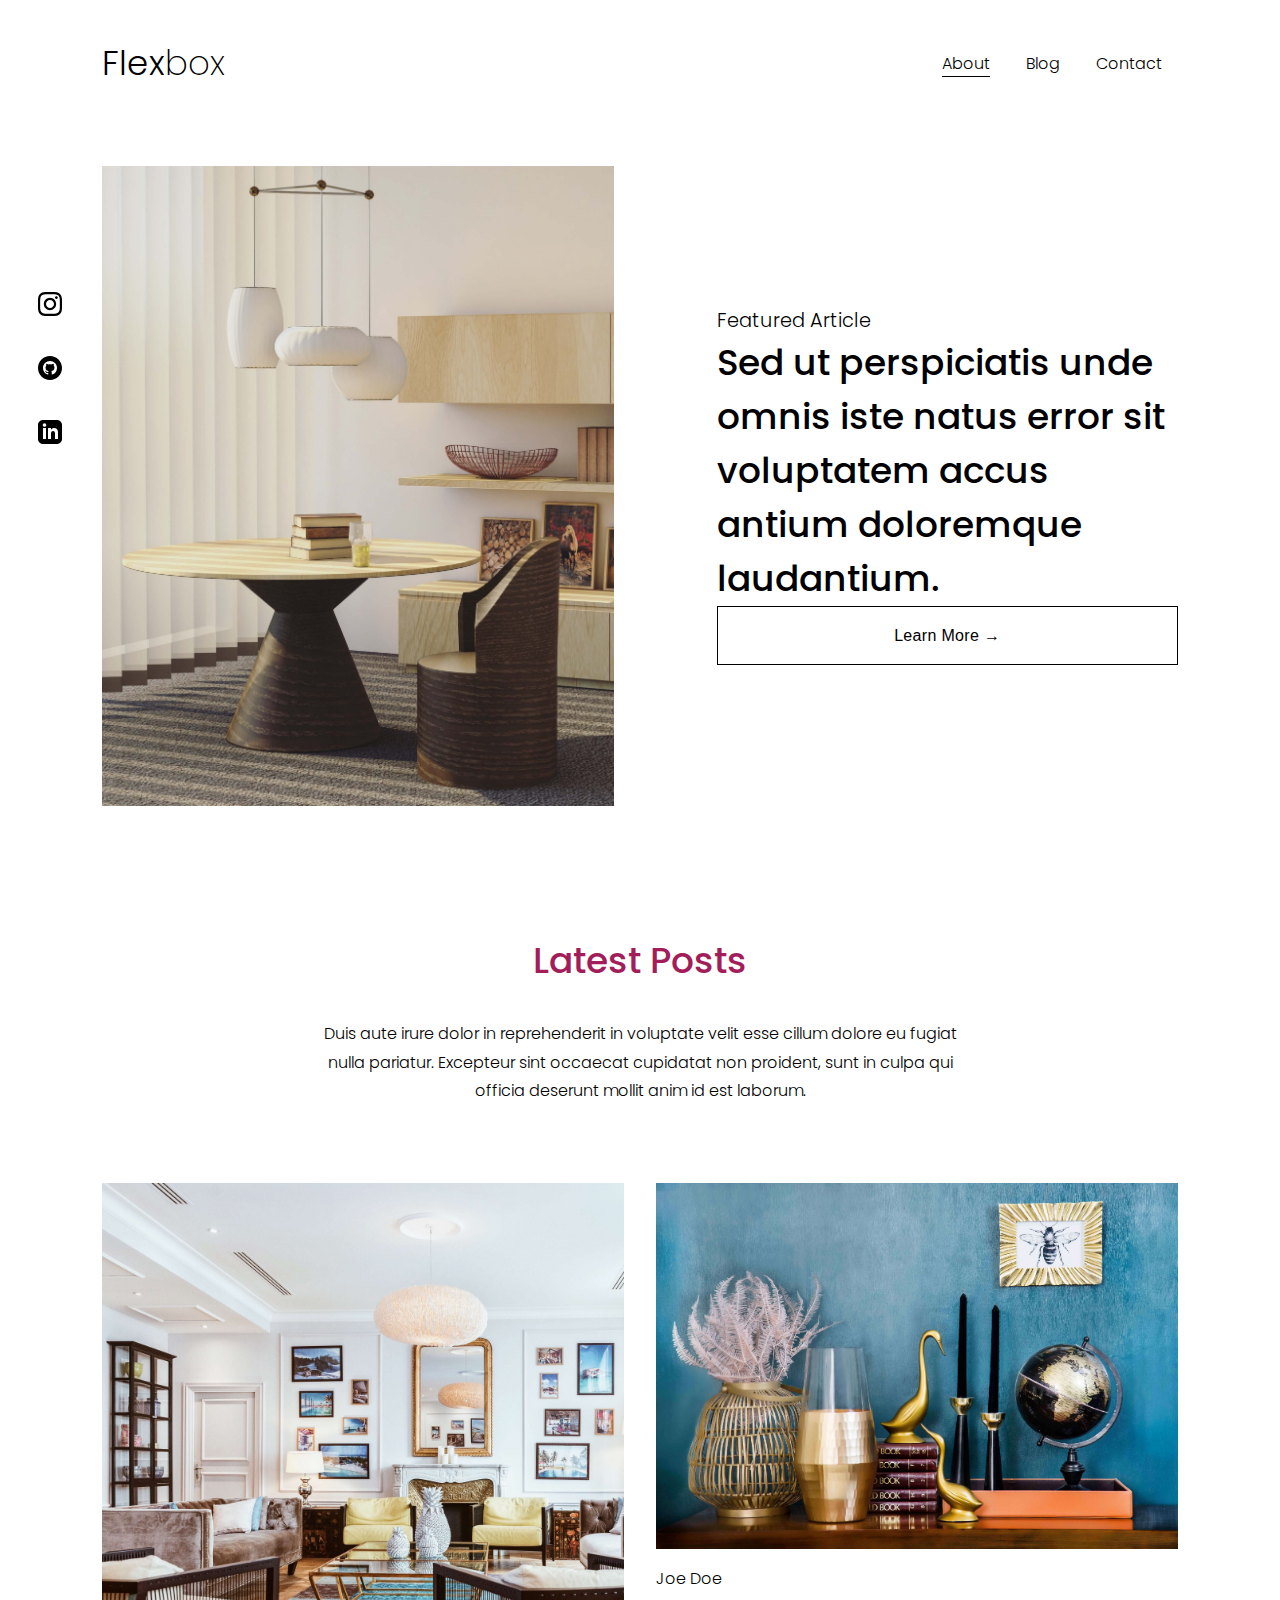
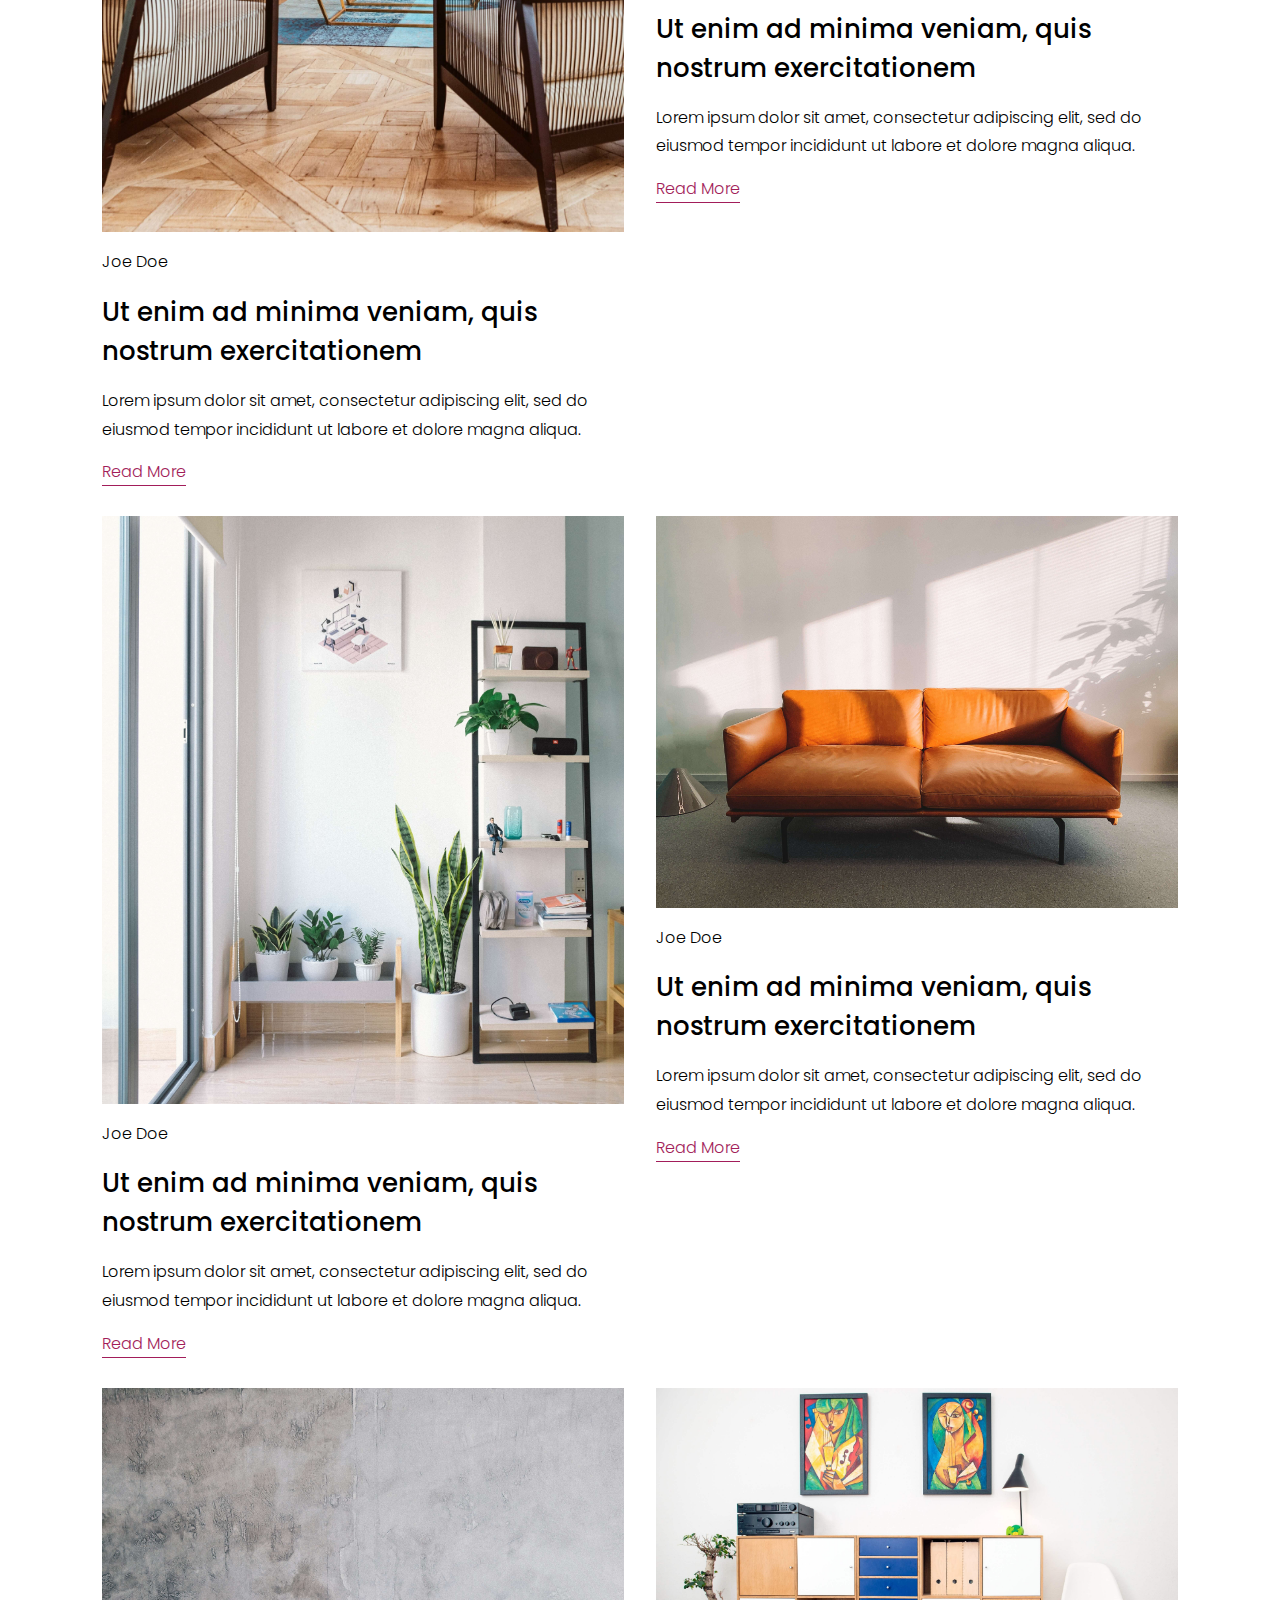
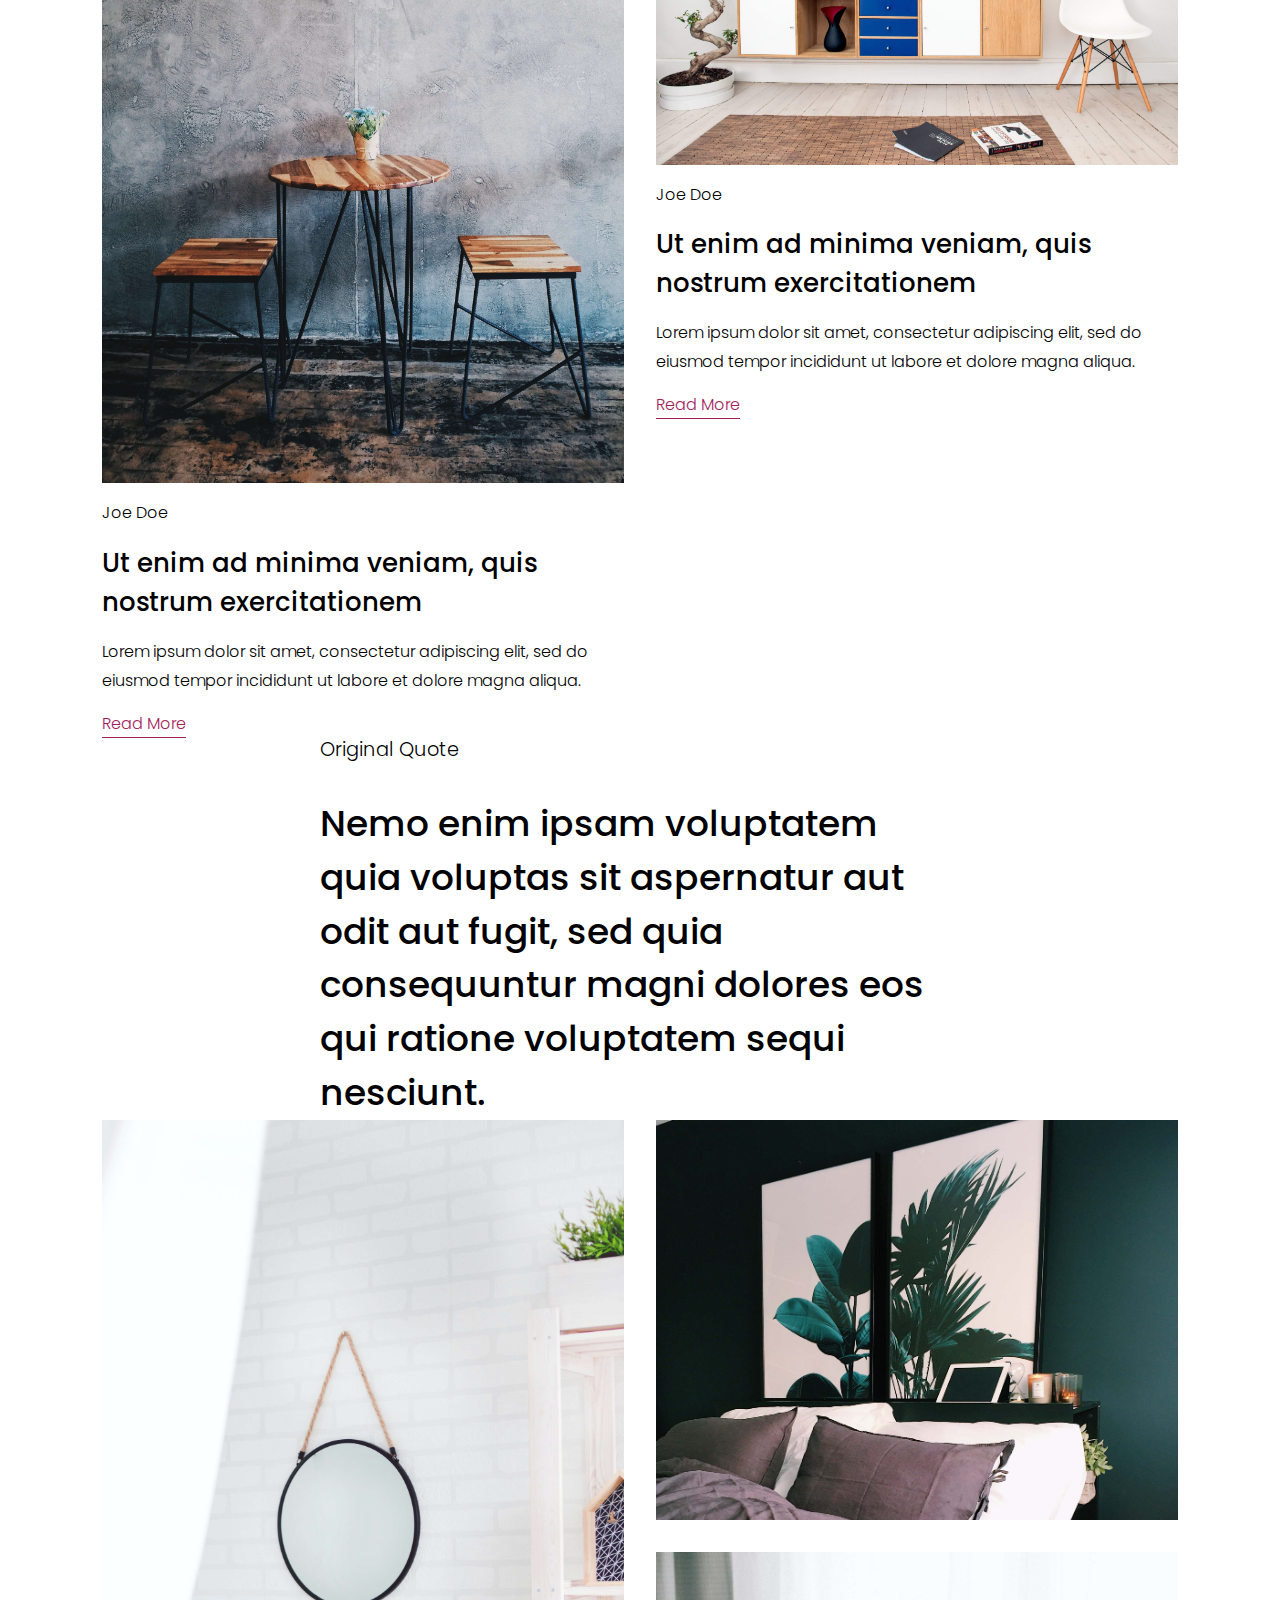
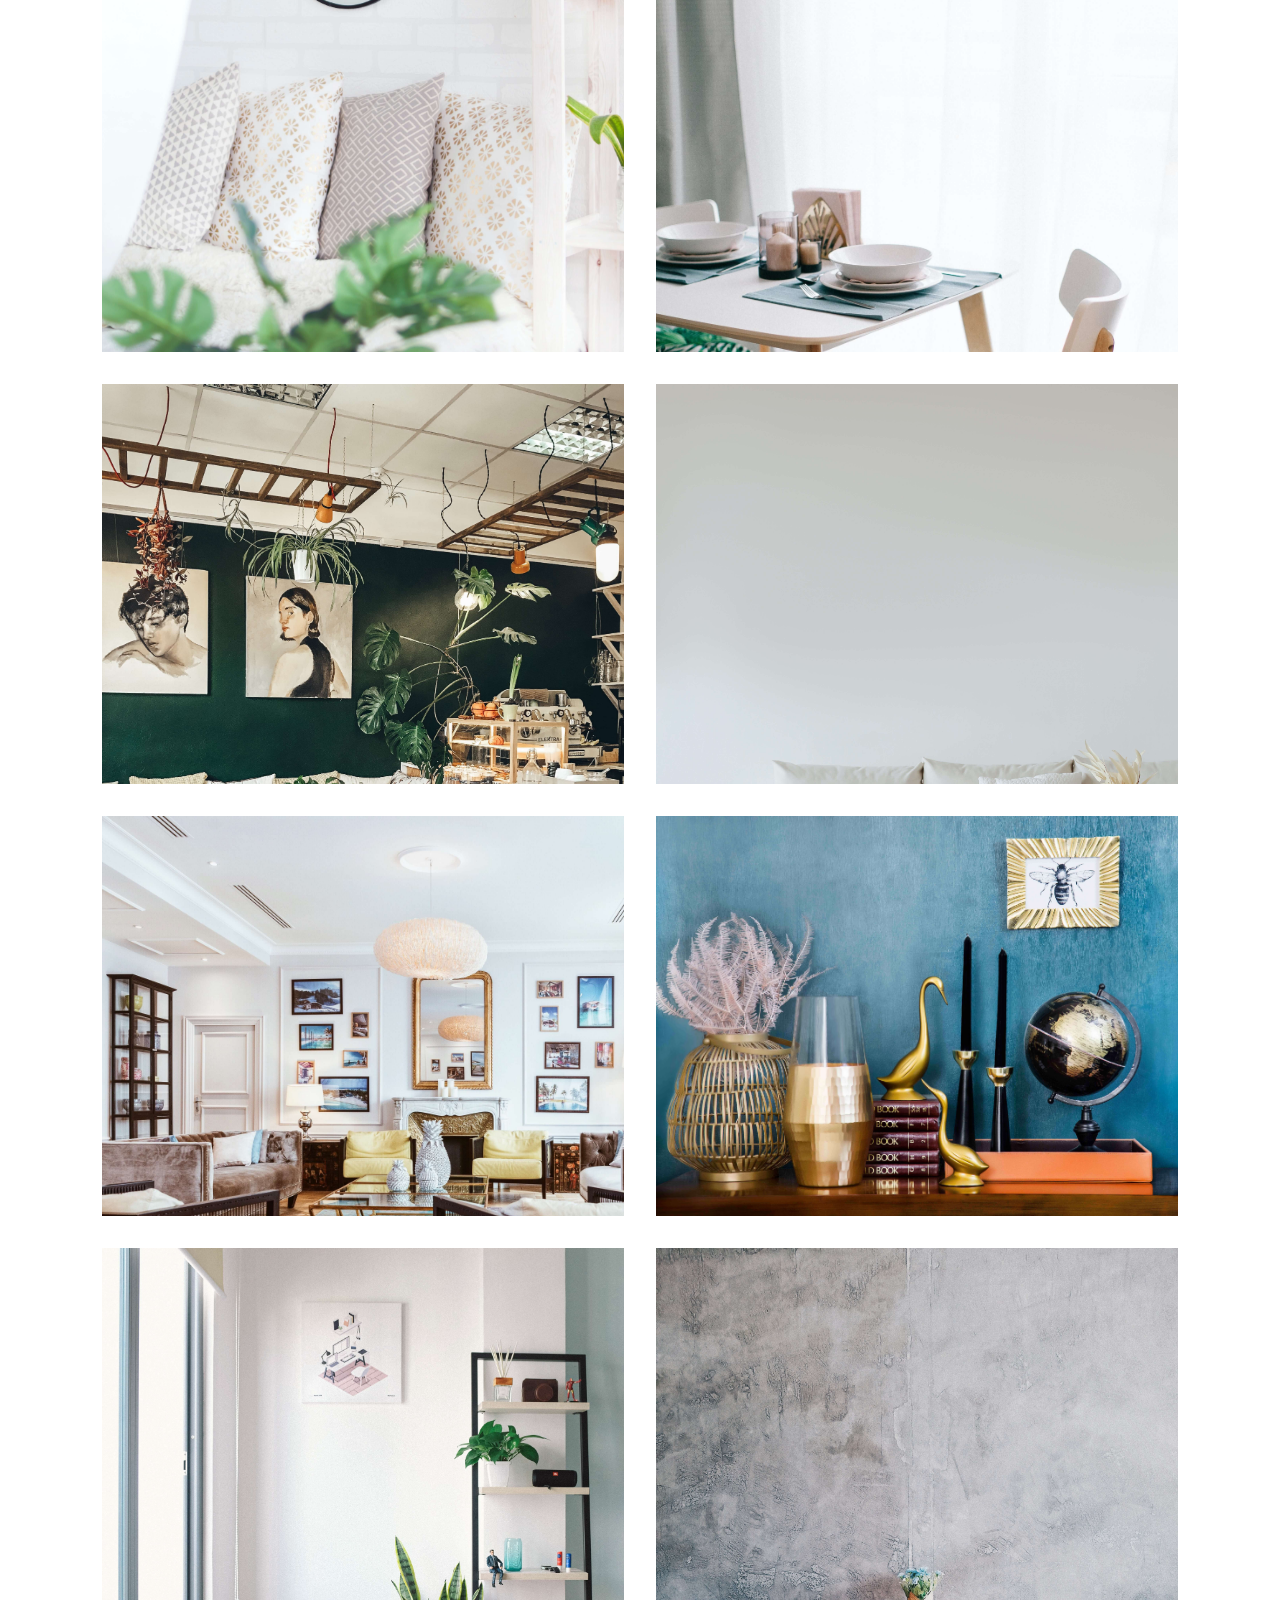
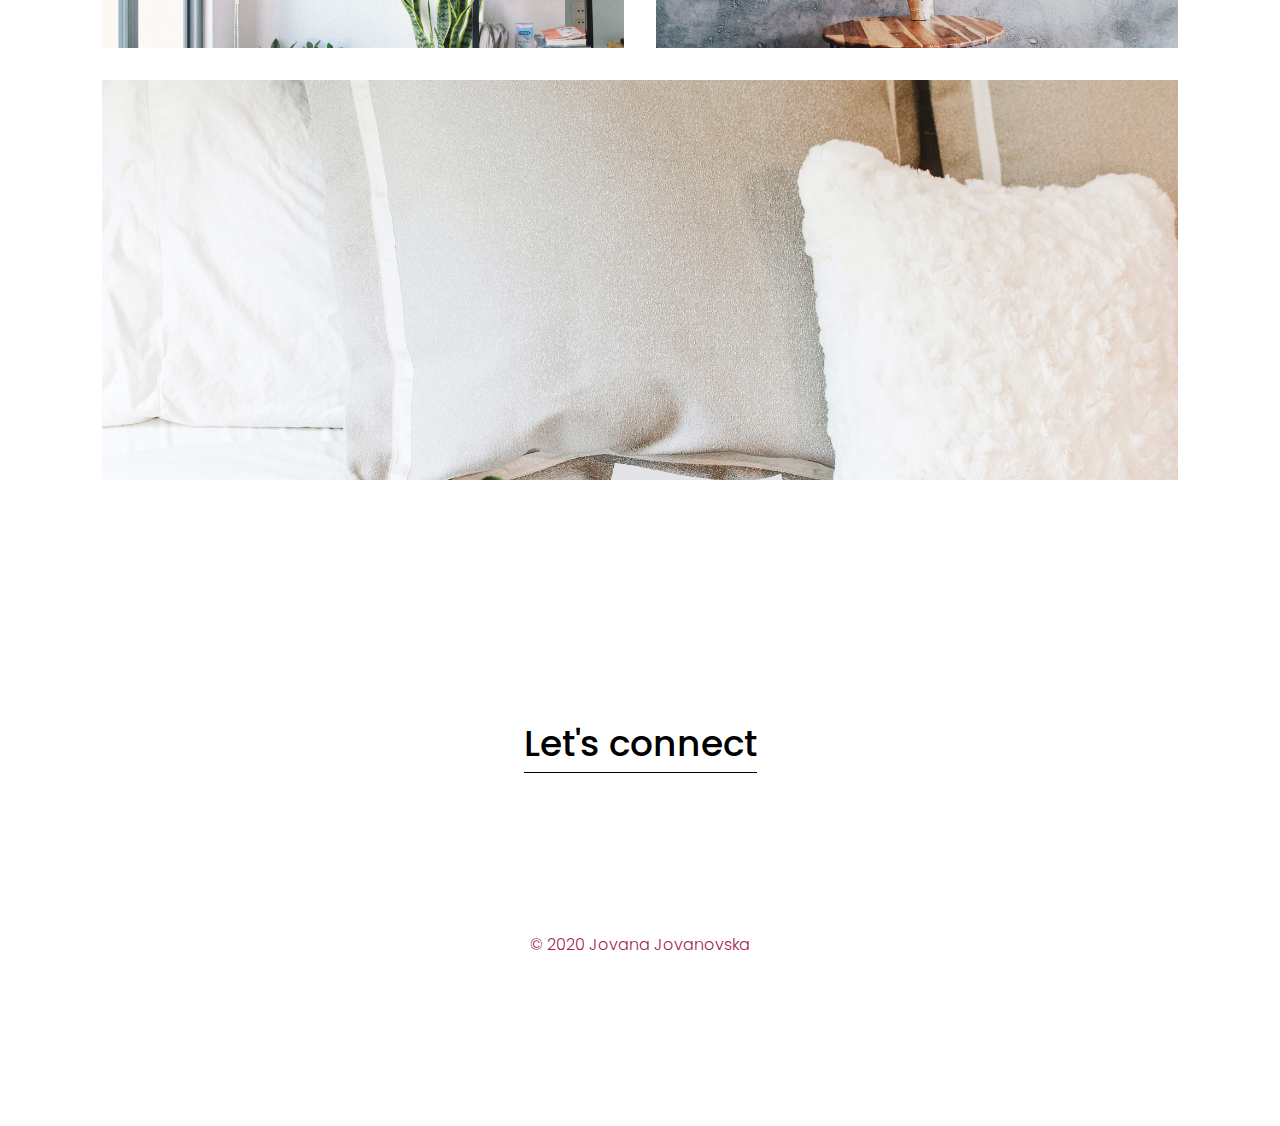
==== flexbox/index.html @ 3dbaa45a "Add flexbox page" ====
<!DOCTYPE html>
<html>
  <head>
    <meta charset="utf-8" />
    <meta name="viewport" content="width=device-width, initial-scale=1" />
    <link
      href="https://fonts.googleapis.com/css2?family=Poppins:wght@100;200;300;400;500;600;700;800;900&display=swap"
      rel="stylesheet"
    />
    <link rel="stylesheet" href="./style.css" />
    <title>Flexbox</title>
  </head>

  <body>
    <header class="navbar">
      <a href="#" class="logo"><span>Flex</span>box</a>
      <nav class="nav-list">
        <a href="#" class="nav-item active">About</a>
        <a href="#" class="nav-item">Blog</a>
        <a href="#" class="nav-item">Contact</a>
      </nav>
    </header>

    <div class="sidebar">
      <div class="social">
        <a
          href="https://www.instagram.com/jovanovskajovana/"
          class="social-item"
          target="_blank"
        >
          <svg width="24" height="24" viewBox="0 0 24 24">
            <path
              d="M12 2.163c3.204 0 3.584.012 4.85.07 3.252.148 4.771 1.691 4.919 4.919.058 1.265.069 1.645.069 4.849 0 3.205-.012 3.584-.069 4.849-.149 3.225-1.664 4.771-4.919 4.919-1.266.058-1.644.07-4.85.07-3.204 0-3.584-.012-4.849-.07-3.26-.149-4.771-1.699-4.919-4.92-.058-1.265-.07-1.644-.07-4.849 0-3.204.013-3.583.07-4.849.149-3.227 1.664-4.771 4.919-4.919 1.266-.057 1.645-.069 4.849-.069zm0-2.163c-3.259 0-3.667.014-4.947.072-4.358.2-6.78 2.618-6.98 6.98-.059 1.281-.073 1.689-.073 4.948 0 3.259.014 3.668.072 4.948.2 4.358 2.618 6.78 6.98 6.98 1.281.058 1.689.072 4.948.072 3.259 0 3.668-.014 4.948-.072 4.354-.2 6.782-2.618 6.979-6.98.059-1.28.073-1.689.073-4.948 0-3.259-.014-3.667-.072-4.947-.196-4.354-2.617-6.78-6.979-6.98-1.281-.059-1.69-.073-4.949-.073zm0 5.838c-3.403 0-6.162 2.759-6.162 6.162s2.759 6.163 6.162 6.163 6.162-2.759 6.162-6.163c0-3.403-2.759-6.162-6.162-6.162zm0 10.162c-2.209 0-4-1.79-4-4 0-2.209 1.791-4 4-4s4 1.791 4 4c0 2.21-1.791 4-4 4zm6.406-11.845c-.796 0-1.441.645-1.441 1.44s.645 1.44 1.441 1.44c.795 0 1.439-.645 1.439-1.44s-.644-1.44-1.439-1.44z"
            />
          </svg>
        </a>
        <a
          href="https://github.com/jovanovskajovana"
          class="social-item"
          target="_blank"
        >
          <svg width="24" height="24" viewBox="0 0 24 24">
            <path
              d="M12 0c-6.627 0-12 5.373-12 12s5.373 12 12 12 12-5.373 12-12-5.373-12-12-12zm2.218 18.616c-.354.069-.468-.149-.468-.336v-1.921c0-.653-.229-1.079-.481-1.296 1.56-.173 3.198-.765 3.198-3.454 0-.765-.273-1.389-.721-1.879.072-.177.312-.889-.069-1.853 0 0-.587-.188-1.923.717-.561-.154-1.159-.231-1.754-.234-.595.003-1.193.08-1.753.235-1.337-.905-1.925-.717-1.925-.717-.379.964-.14 1.676-.067 1.852-.448.49-.722 1.114-.722 1.879 0 2.682 1.634 3.282 3.189 3.459-.2.175-.381.483-.444.936-.4.179-1.413.488-2.037-.582 0 0-.37-.672-1.073-.722 0 0-.683-.009-.048.426 0 0 .46.215.777 1.024 0 0 .405 1.25 2.353.826v1.303c0 .185-.113.402-.462.337-2.782-.925-4.788-3.549-4.788-6.641 0-3.867 3.135-7 7-7s7 3.133 7 7c0 3.091-2.003 5.715-4.782 6.641z"
            />
          </svg>
        </a>
        <a
          href="https://www.linkedin.com/in/jovanovskajovana/"
          class="social-item"
          target="_blank"
        >
          <svg width="24" height="24" viewBox="0 0 24 24">
            <path
              d="M19 0h-14c-2.761 0-5 2.239-5 5v14c0 2.761 2.239 5 5 5h14c2.762 0 5-2.239 5-5v-14c0-2.761-2.238-5-5-5zm-11 19h-3v-11h3v11zm-1.5-12.268c-.966 0-1.75-.79-1.75-1.764s.784-1.764 1.75-1.764 1.75.79 1.75 1.764-.783 1.764-1.75 1.764zm13.5 12.268h-3v-5.604c0-3.368-4-3.113-4 0v5.604h-3v-11h3v1.765c1.396-2.586 7-2.777 7 2.476v6.759z"
            />
          </svg>
        </a>
      </div>
    </div>

    <main class="container">
      <section class="hero">
        <img src="images/img1.jpg" alt="Featured Article" />
        <div class="content">
          <h3>Featured Article</h3>
          <h1>
            Sed ut perspiciatis unde omnis iste natus error sit voluptatem accus
            antium doloremque laudantium.
          </h1>
          <button>Learn More →</button>
        </div>
      </section>

      <section class="articles">
        <div class="headline">
          <h1>Latest Posts</h1>
          <p>
            Duis aute irure dolor in reprehenderit in voluptate velit esse
            cillum dolore eu fugiat nulla pariatur. Excepteur sint occaecat
            cupidatat non proident, sunt in culpa qui officia deserunt mollit
            anim id est laborum.
          </p>
        </div>
        <div class="posts">
          <div class="post">
            <img src="images/img2.jpg" alt="Post" />
            <p>Joe Doe</p>
            <h2>Ut enim ad minima veniam, quis nostrum exercitationem</h2>
            <p>
              Lorem ipsum dolor sit amet, consectetur adipiscing elit, sed do
              eiusmod tempor incididunt ut labore et dolore magna aliqua.
            </p>
            <a href="#">Read More</a>
          </div>
          <div class="post">
            <img src="images/img3.jpg" alt="Post" />
            <p>Joe Doe</p>
            <h2>Ut enim ad minima veniam, quis nostrum exercitationem</h2>
            <p>
              Lorem ipsum dolor sit amet, consectetur adipiscing elit, sed do
              eiusmod tempor incididunt ut labore et dolore magna aliqua.
            </p>
            <a href="#">Read More</a>
          </div>
          <div class="post">
            <img src="images/img4.jpg" alt="Post" />
            <p>Joe Doe</p>
            <h2>Ut enim ad minima veniam, quis nostrum exercitationem</h2>
            <p>
              Lorem ipsum dolor sit amet, consectetur adipiscing elit, sed do
              eiusmod tempor incididunt ut labore et dolore magna aliqua.
            </p>
            <a href="#">Read More</a>
          </div>
          <div class="post">
            <img src="images/img5.jpg" alt="Post" />
            <p>Joe Doe</p>
            <h2>Ut enim ad minima veniam, quis nostrum exercitationem</h2>
            <p>
              Lorem ipsum dolor sit amet, consectetur adipiscing elit, sed do
              eiusmod tempor incididunt ut labore et dolore magna aliqua.
            </p>
            <a href="#">Read More</a>
          </div>
          <div class="post">
            <img src="images/img6.jpg" alt="Post" />
            <p>Joe Doe</p>
            <h2>Ut enim ad minima veniam, quis nostrum exercitationem</h2>
            <p>
              Lorem ipsum dolor sit amet, consectetur adipiscing elit, sed do
              eiusmod tempor incididunt ut labore et dolore magna aliqua.
            </p>
            <a href="#">Read More</a>
          </div>
          <div class="post">
            <img src="images/img7.jpg" alt="Post" />
            <p>Joe Doe</p>
            <h2>Ut enim ad minima veniam, quis nostrum exercitationem</h2>
            <p>
              Lorem ipsum dolor sit amet, consectetur adipiscing elit, sed do
              eiusmod tempor incididunt ut labore et dolore magna aliqua.
            </p>
            <a href="#">Read More</a>
          </div>
        </div>
      </section>

      <section class="quote">
        <h3>Original Quote</h3>
        <h1>
          Nemo enim ipsam voluptatem quia voluptas sit aspernatur aut odit aut
          fugit, sed quia consequuntur magni dolores eos qui ratione voluptatem
          sequi nesciunt.
        </h1>
      </section>

      <section class="grid">
        <div class="item long">
          <img src="images/img8.jpg" alt="Gallery Item" />
        </div>
        <div class="item">
          <img src="images/img9.jpg" alt="Gallery Item" />
        </div>
        <div class="item">
          <img src="images/img10.jpg" alt="Gallery Item" />
        </div>
        <div class="item">
          <img src="images/img11.jpg" alt="Gallery Item" />
        </div>
        <div class="item">
          <img src="images/img12.jpg" alt="Gallery Item" />
        </div>
        <div class="item">
          <img src="images/img2.jpg" alt="Gallery Item" />
        </div>
        <div class="item">
          <img src="images/img3.jpg" alt="Gallery Item" />
        </div>
        <div class="item">
          <img src="images/img4.jpg" alt="Gallery Item" />
        </div>
        <div class="item">
          <img src="images/img6.jpg" alt="Gallery Item" />
        </div>
        <div class="item wide">
          <img src="images/img13.jpg" alt="Gallery Item" />
        </div>
      </section>
    </main>

    <footer class="footer">
      <h1><a href="mailto:jovanovska.jovana1@gmail.com">Let's connect</a></h1>
      <p>© 2020 Jovana Jovanovska</p>
    </footer>

    <script type="text/javascript" src="./script.js"></script>
  </body>
</html>
---- flexbox/style.css ----
/* Global Styles */

:root {
  --bg-primary: #fff;
  --text-primary: #000;
  --text-seconday: #fff;
  --text-higlight: #a21d5a;
  --page-padding: 3vw 8vw;
}

* {
  box-sizing: border-box;
  word-wrap: break-word;
}

html {
  min-height: 100%;
}

html,
body {
  font-size: 16px;
  line-height: 1.5;
  font-style: normal;
  font-stretch: normal;
  color: var(--text-primary);
  background-color: var(--bg-primary);
  font-family: 'Poppins', sans-serif;
  -webkit-font-smoothing: antialiased;
  -moz-osx-font-smoothing: grayscale;
  letter-spacing: normal;
  position: relative;
  margin: 0;
  padding: 0;
  -webkit-overflow-scrolling: touch;
  overscroll-behavior-y: none;
}

ul,
menu,
dir {
  padding-left: 0;
}

a {
  color: inherit;
  text-decoration: none;
}

h1,
h2,
h3,
h4,
p {
  margin: 0;
}

*:focus,
*:active {
  outline: 0 !important;
}

a,
button {
  transition: all 0.3s;
}

a:hover,
a:focus,
a:active {
  opacity: 0.6;
}

button {
  font-size: 1rem;
  font-weight: 500;
  line-height: 1.2em;
  letter-spacing: 0.02em;
  color: var(--text-primary);
  background-color: transparent;
  border: 1px solid var(--text-primary);
  padding: 1.2em 2em;
  cursor: pointer;
}

button:hover,
button:focus,
button:active {
  color: var(--text-seconday);
  background-color: var(--text-higlight);
  border: 1px solid var(--text-higlight);
}

img {
  max-width: 100%;
}

/* Typography */

h1 {
  font-size: calc(1.56vw + 1rem);
  font-weight: 500;
}

h2 {
  font-size: calc(0.78vw + 1rem);
  font-weight: 500;
}

h3 {
  font-size: calc(0.26vw + 1rem);
  font-weight: 300;
}

p {
  font-size: 1rem;
  font-weight: 300;
  line-height: 1.8;
}

/* CSS Grid Layout */

.navbar {
  display: flex;
  align-items: center;
  justify-content: space-between;
  padding: var(--page-padding);
}

.sidebar {
  position: absolute;
  left: 0;
  height: 100%;
  padding: 10vw 2vw;
  z-index: 1;
}

.container {
  padding: var(--page-padding);
}

.footer {
  padding: var(--page-padding);
}

/* Header */

.logo {
  font-size: calc(1.4vw + 1rem);
  font-weight: 200;
}

.logo span {
  font-weight: 300;
}

@media (max-width: 750px) {
  .nav-list {
    position: absolute;
    top: 0;
    left: 0;
    display: none;
    flex-direction: column;
    align-items: center;
    justify-content: center;
    width: 100%;
    height: 100vh;
    background-color: var(--bg-primary);
    z-index: 2;
  }

  .nav-list.open {
    display: flex;
  }
}

.nav-item {
  position: relative;
  font-size: 1rem;
  font-weight: 300;
  margin: 0 1em;
}

@media (max-width: 750px) {
  .nav-item {
    margin: 1em 0;
  }
}

.nav-item.active::after {
  content: '';
  position: absolute;
  left: 0;
  bottom: -2px;
  height: 1px;
  width: 100%;
  background-color: var(--text-primary);
}

/* Sidebar */

.social {
  position: sticky;
  top: 0;
  background-color: var(--bg-primary);
  padding: 1rem 0;
}

.social-item {
  display: flex;
  align-items: center;
  justify-content: center;
  height: 4rem;
  width: 3rem;
}

/* Section Hero */

.hero {
  display: flex;
  /* grid-template-columns: 40vw 1fr;
  row-gap: 3rem;
  align-items: center; */
  margin-bottom: 10vw;
}

@media (max-width: 750px) {
  .hero {
    flex-direction: column;
  }
}

.hero img {
  max-width: 40vw;
}

@media (max-width: 750px) {
  .hero img {
    max-width: 100vw;
  }
}

.hero .content {
  display: flex;
  flex-direction: column;
  justify-content: center;
  padding-left: 8vw;
}

@media (max-width: 750px) {
  .hero {
    grid-template-columns: 1fr;
  }

  .hero .content {
    padding-left: 0;
  }
}

/* Section Articles */

.articles {
  display: grid;
  row-gap: 6vw;
}

.headline {
  display: grid;
  grid-template-columns: 50vw;
  justify-content: center;
  row-gap: 2rem;
  text-align: center;
}

@media (max-width: 992px) {
  .headline {
    grid-template-columns: 1fr;
  }
}

.headline h1 {
  color: var(--text-higlight);
}

.posts {
  display: grid;
  gap: 2rem;
  grid-template-columns: repeat(auto-fit, minmax(400px, 1fr));
}

@media (max-width: 1200px) {
  .posts {
    grid-template-columns: repeat(auto-fit, minmax(300px, 1fr));
  }
}

.post {
  display: grid;
  row-gap: 1rem;
  justify-items: start;
  align-content: start;
}

.post a {
  position: relative;
  color: var(--text-higlight);
  font-weight: 300;
}

.post a::after {
  content: '';
  position: absolute;
  left: 0;
  bottom: -2px;
  height: 1px;
  width: 100%;
  background-color: var(--text-higlight);
}

/* Section Quote */

.quote {
  display: grid;
  grid-template-columns: 50vw;
  justify-content: center;
  row-gap: 2rem;
}

@media (max-width: 992px) {
  .quote {
    grid-template-columns: 1fr;
  }
}

/* Section Grid */

.grid {
  display: grid;
  grid-template-columns: repeat(auto-fill, minmax(400px, 1fr));
  grid-auto-rows: 400px;
  grid-auto-flow: dense;
  gap: 2rem;
}

@media (max-width: 992px) {
  .grid {
    grid-template-columns: repeat(auto-fill, minmax(300px, 1fr));
    grid-auto-rows: 300px;
  }
}

.item {
  display: grid;
  overflow: hidden;
}

.item.long {
  grid-row: span 2;
}

.item.wide {
  grid-column: span 2;
}

@media (max-width: 750px) {
  .item.long,
  .item.wide {
    grid-row: span 1;
    grid-column: span 1;
  }
}

.item img {
  width: 100%;
  height: 100%;
  object-fit: cover;
}

/* Footer */

.footer {
  display: grid;
  justify-items: center;
  row-gap: 10rem;
  padding: var(--page-padding);
  margin-top: 10rem;
}

.footer h1 {
  position: relative;
}

.footer h1:after {
  content: '';
  position: absolute;
  left: 0;
  bottom: -2px;
  height: 1px;
  width: 100%;
  background-color: var(--text-primary);
}

.footer p {
  color: var(--text-higlight);
}
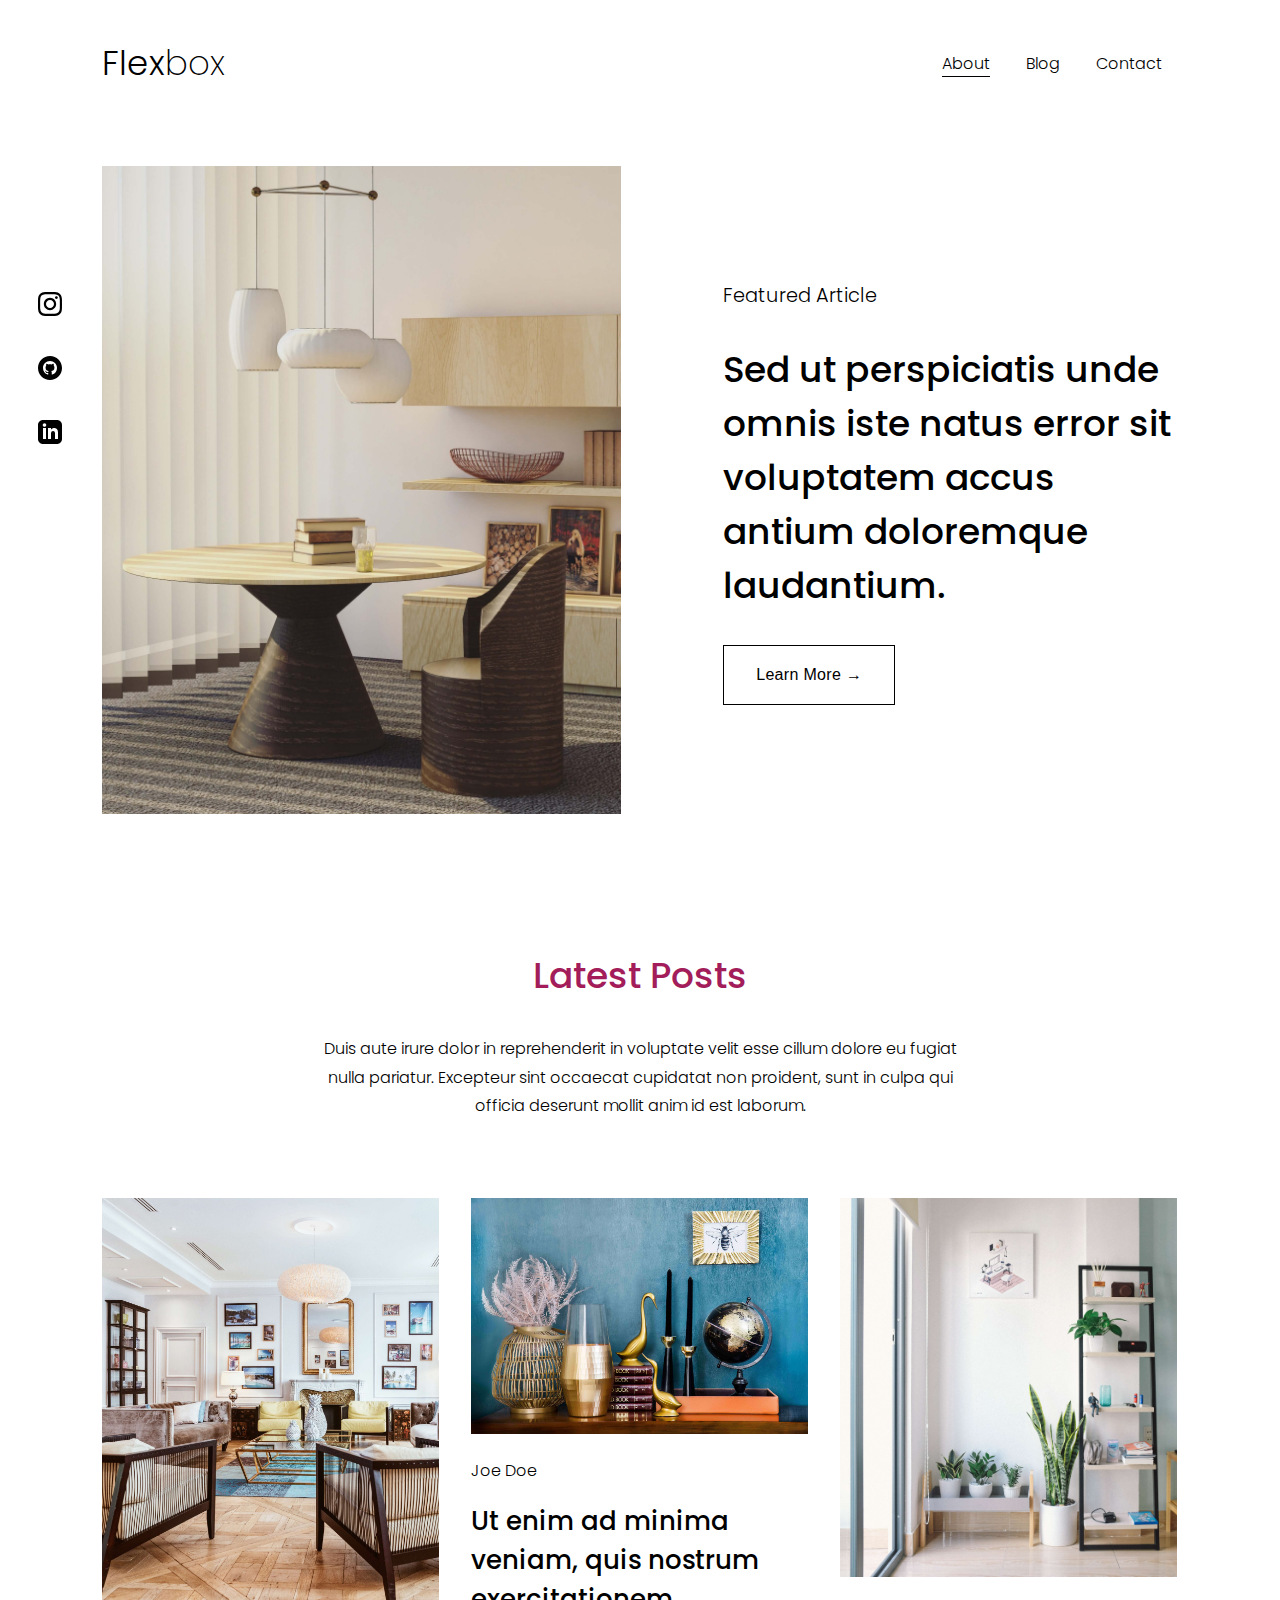
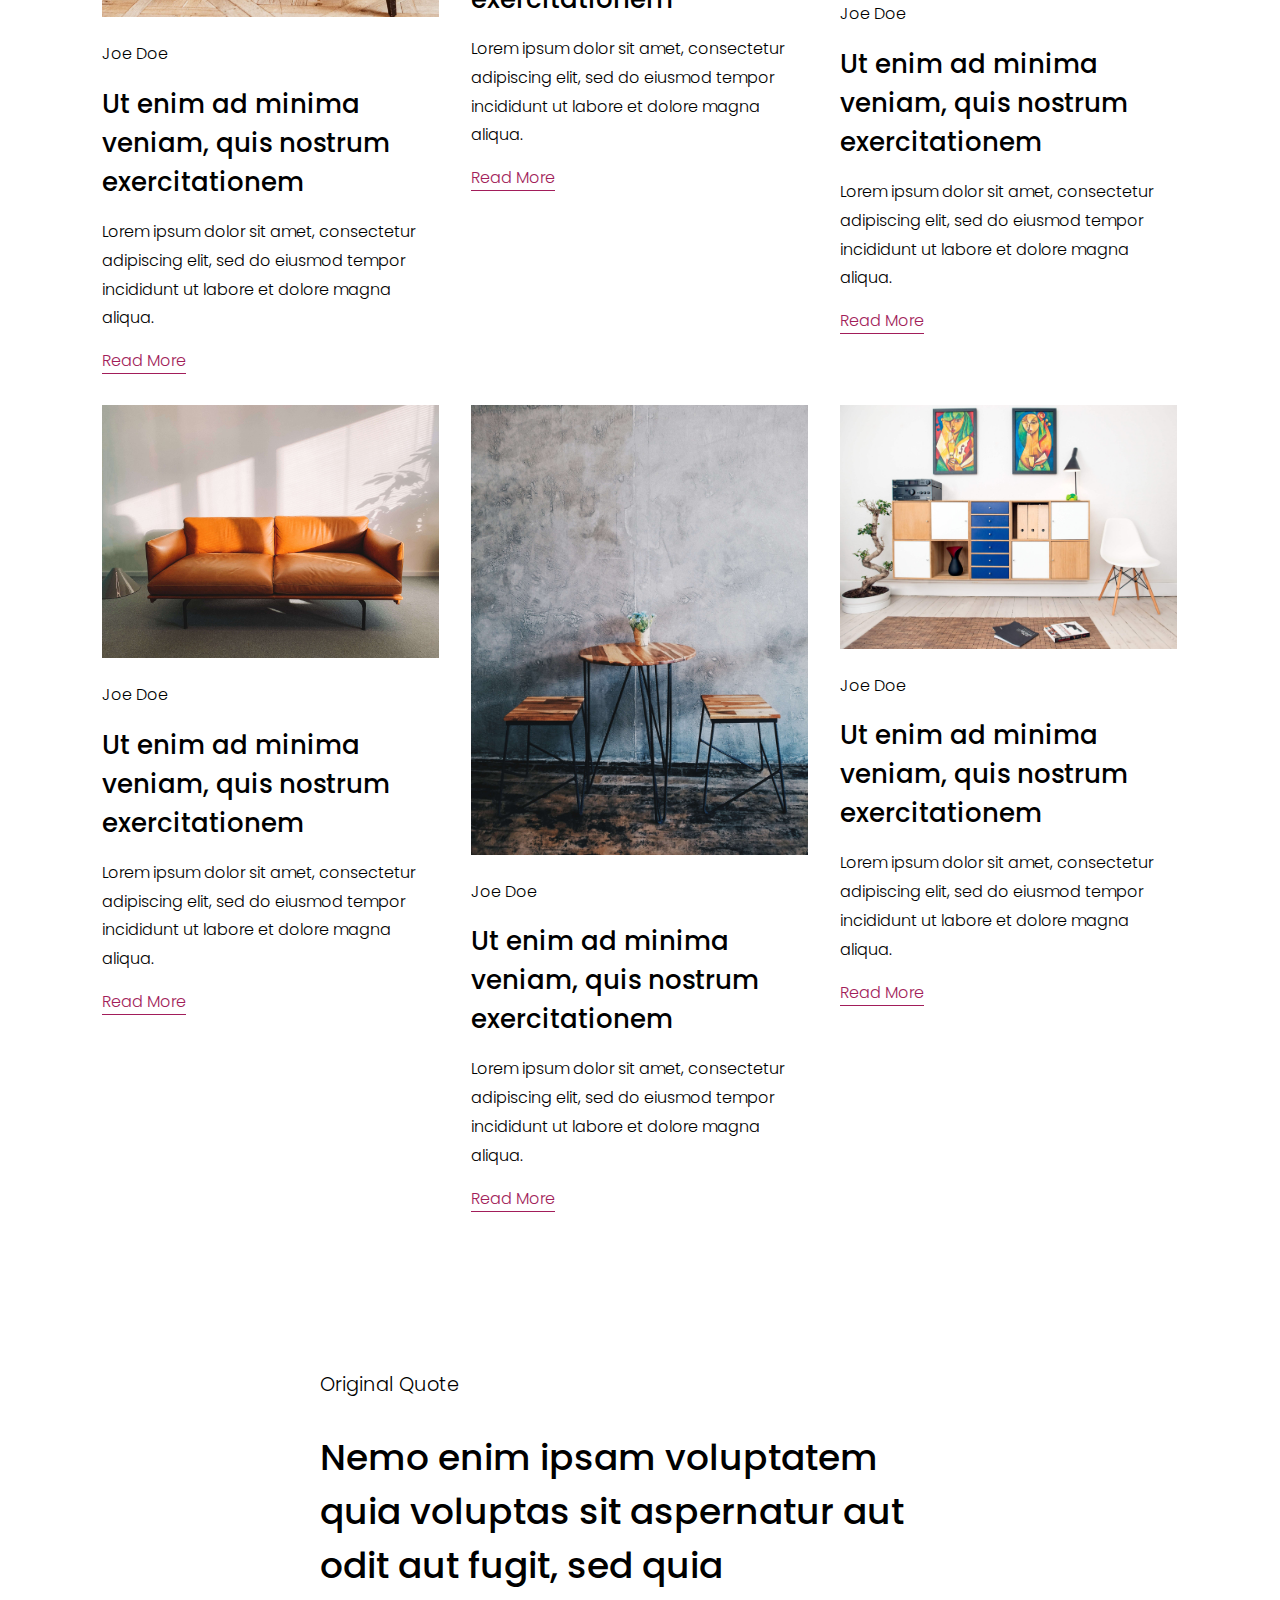
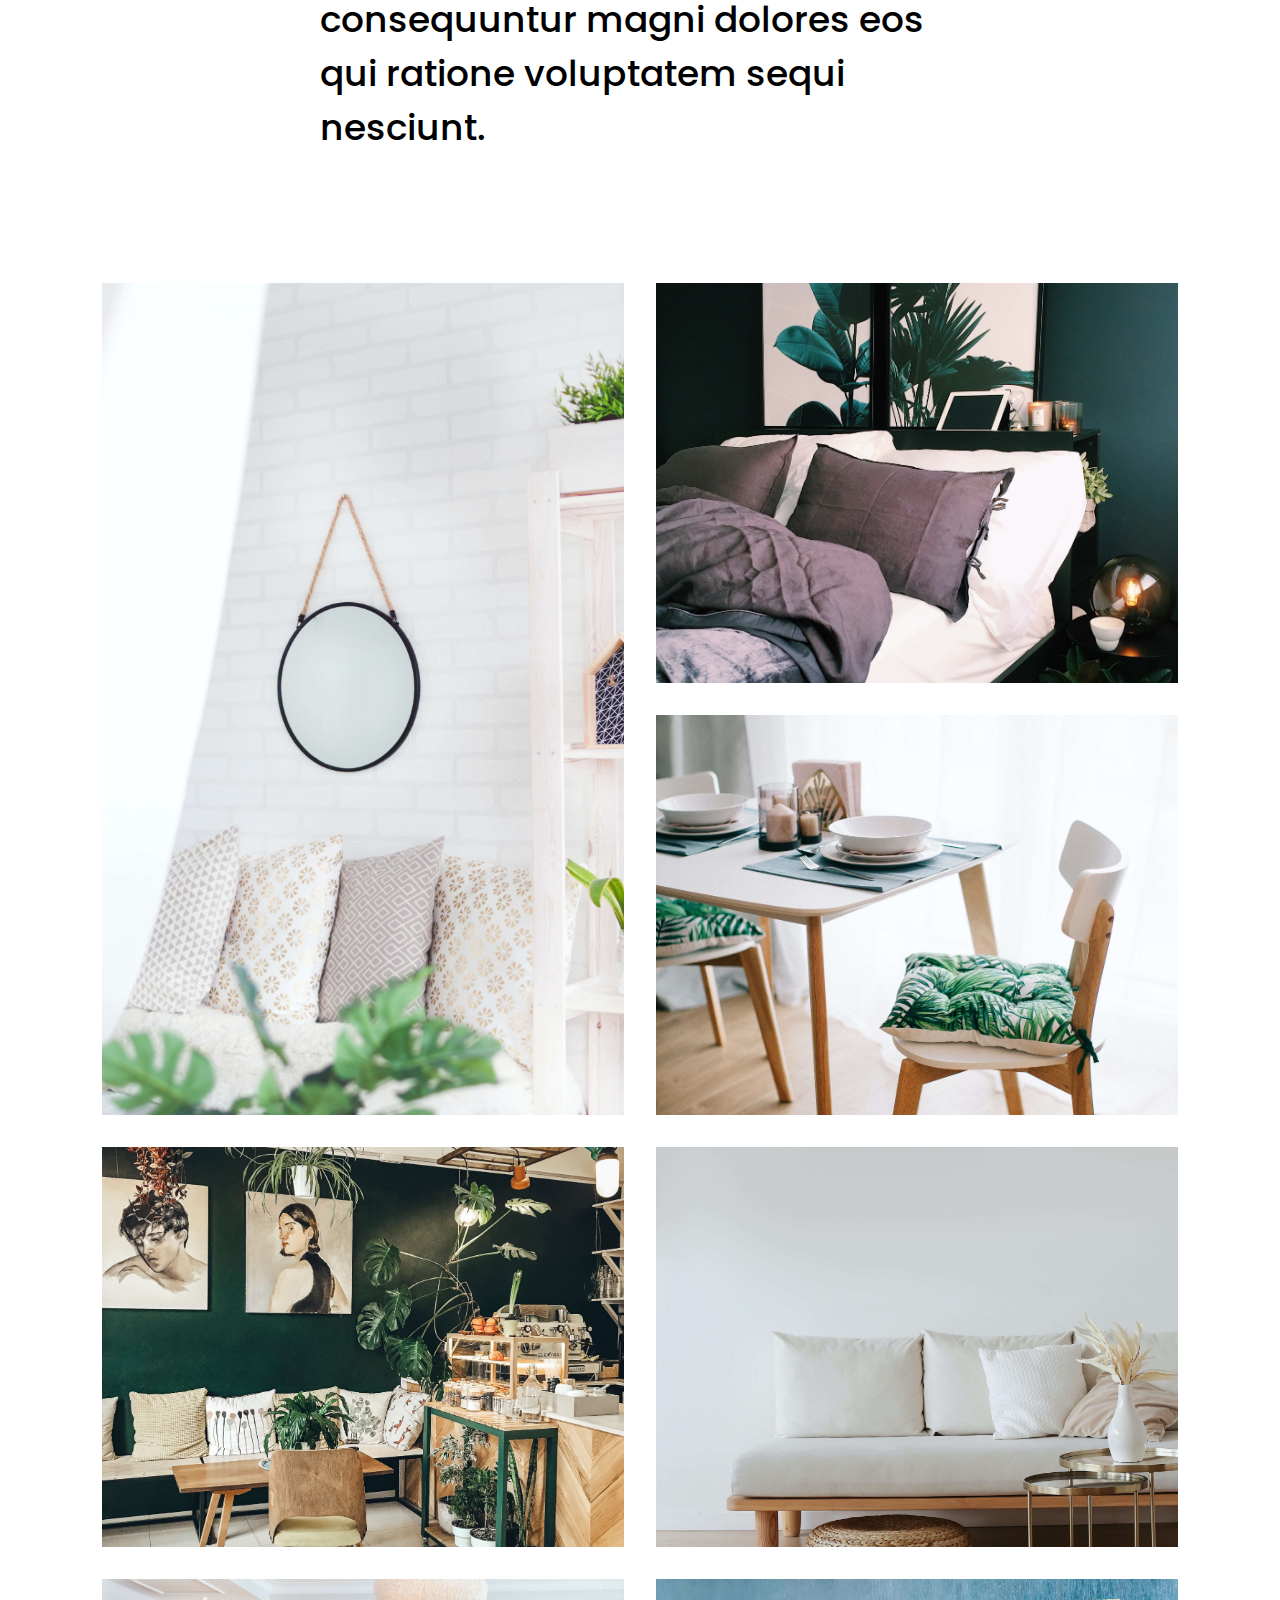
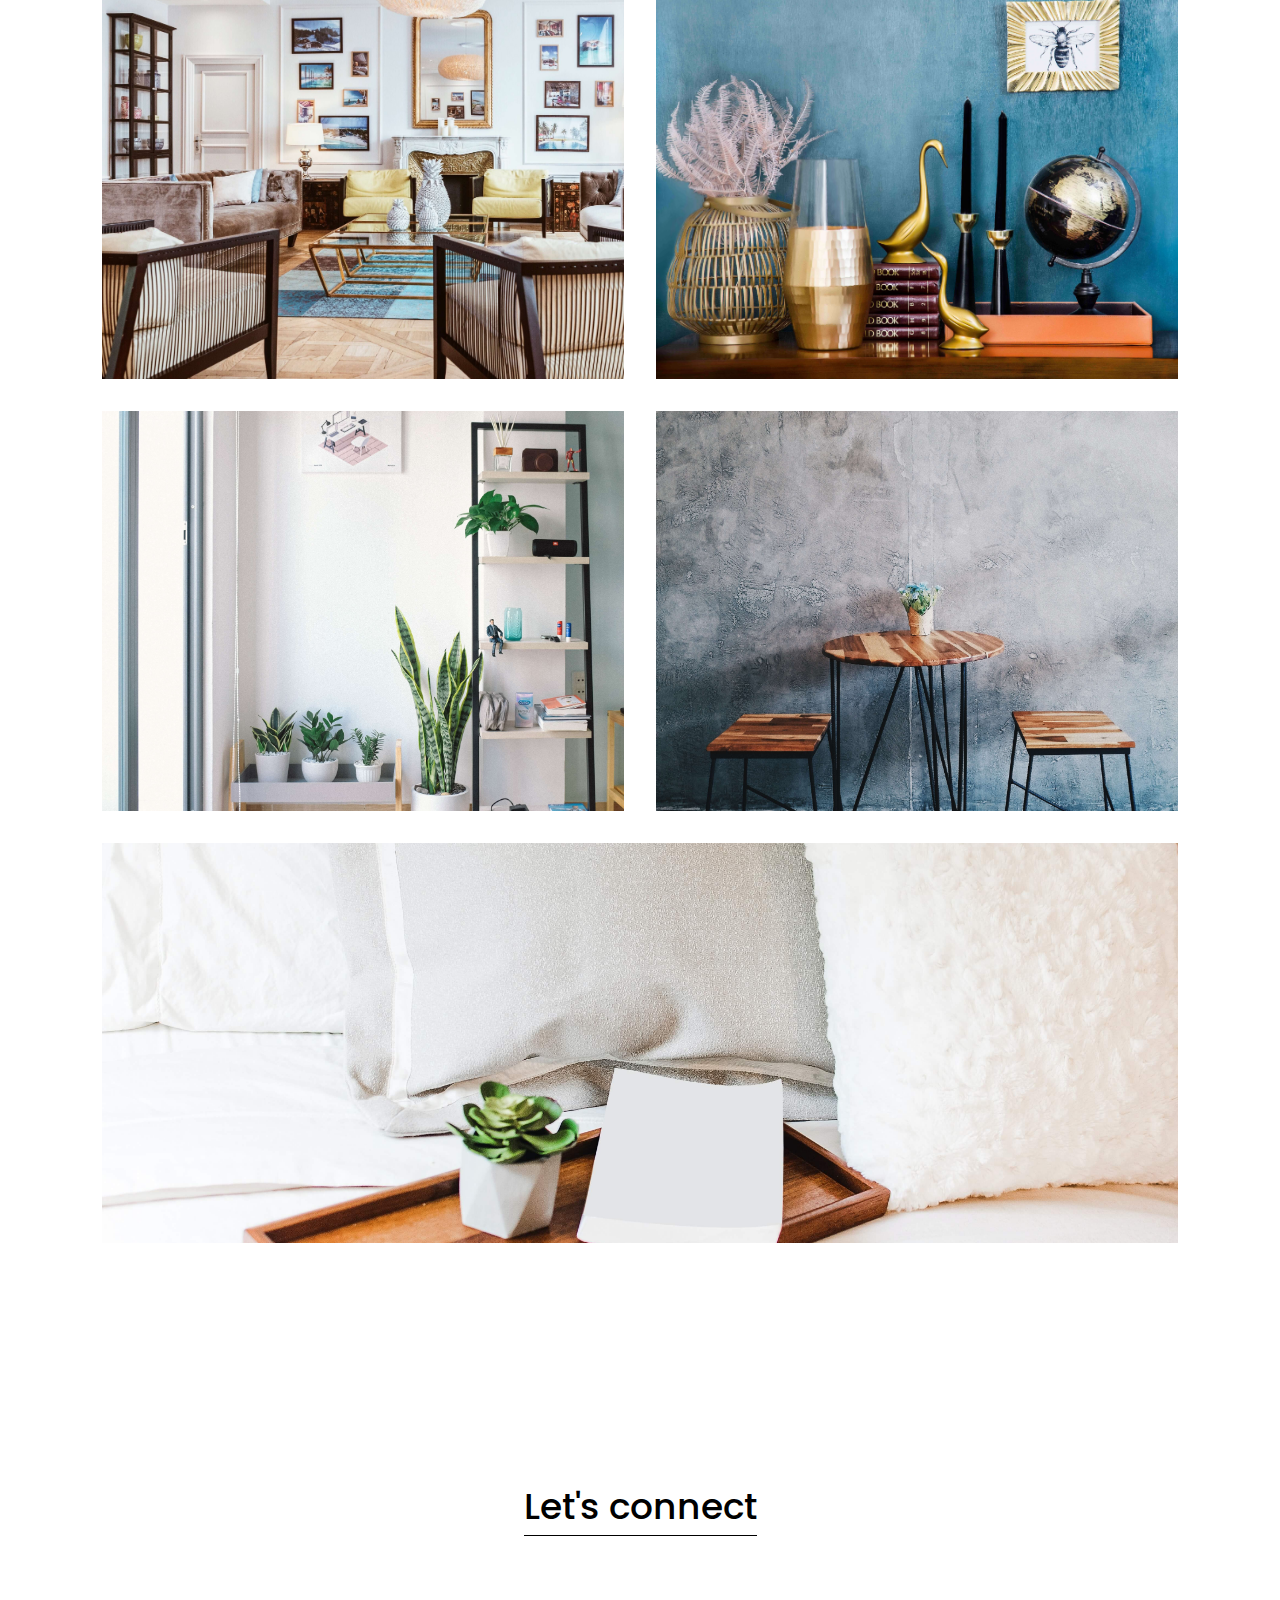
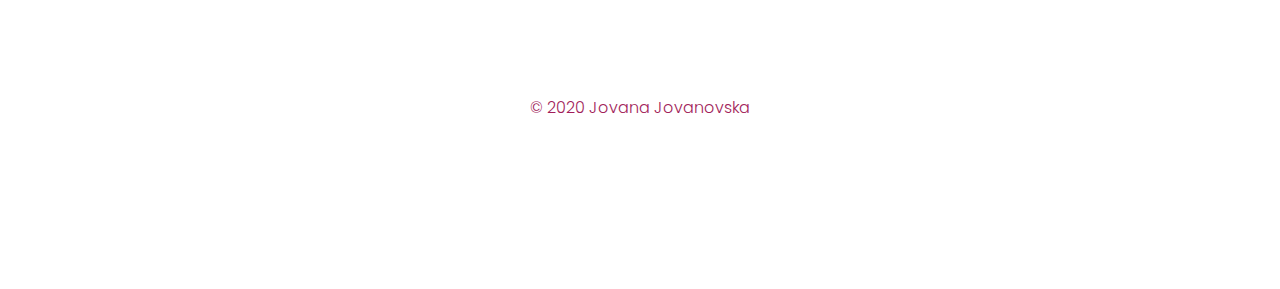
==== commit 6a6ddcd4: "Update flexbox" ====
--- a/flexbox/index.html
+++ b/flexbox/index.html
@@ -61,7 +61,9 @@
 
     <main class="container">
       <section class="hero">
-        <img src="images/img1.jpg" alt="Featured Article" />
+        <div class="image">
+          <img src="images/img1.jpg" alt="Featured Article" />
+        </div>
         <div class="content">
           <h3>Featured Article</h3>
           <h1>
--- a/flexbox/style.css
+++ b/flexbox/style.css
@@ -218,9 +218,7 @@
 
 .hero {
   display: flex;
-  /* grid-template-columns: 40vw 1fr;
-  row-gap: 3rem;
-  align-items: center; */
+  align-items: center;
   margin-bottom: 10vw;
 }
 
@@ -230,13 +228,14 @@
   }
 }
 
-.hero img {
-  max-width: 40vw;
-}
-
-@media (max-width: 750px) {
-  .hero img {
-    max-width: 100vw;
+.hero .image {
+  min-width: 40vw;
+}
+
+@media (max-width: 750px) {
+  .hero .image {
+    min-width: 100%;
+    margin-bottom: 2rem;
   }
 }
 
@@ -244,61 +243,76 @@
   display: flex;
   flex-direction: column;
   justify-content: center;
+  align-items: flex-start;
   padding-left: 8vw;
 }
 
 @media (max-width: 750px) {
-  .hero {
-    grid-template-columns: 1fr;
-  }
-
   .hero .content {
     padding-left: 0;
   }
 }
 
+.hero h3,
+.hero h1 {
+  margin-bottom: 2rem;
+}
+
 /* Section Articles */
 
 .articles {
-  display: grid;
-  row-gap: 6vw;
+  display: flex;
+  flex-direction: column;
+  margin-bottom: 10vw;
 }
 
 .headline {
-  display: grid;
-  grid-template-columns: 50vw;
-  justify-content: center;
-  row-gap: 2rem;
+  max-width: 50vw;
   text-align: center;
+  margin: 0 auto 6vw;
 }
 
 @media (max-width: 992px) {
   .headline {
-    grid-template-columns: 1fr;
+    max-width: 100vw;
   }
 }
 
 .headline h1 {
   color: var(--text-higlight);
+  margin-bottom: 2rem;
 }
 
 .posts {
-  display: grid;
-  gap: 2rem;
-  grid-template-columns: repeat(auto-fit, minmax(400px, 1fr));
+  display: flex;
+  flex-wrap: wrap;
+  margin-left: -1rem;
+  margin-right: -1rem;
+}
+
+.post {
+  width: calc(33.33% - 2rem);
+  margin-left: 1rem;
+  margin-right: 1rem;
+  margin-bottom: 2rem;
 }
 
 @media (max-width: 1200px) {
-  .posts {
-    grid-template-columns: repeat(auto-fit, minmax(300px, 1fr));
-  }
-}
-
-.post {
-  display: grid;
-  row-gap: 1rem;
-  justify-items: start;
-  align-content: start;
+  .post {
+    width: calc(50% - 2rem);
+  }
+}
+
+@media (max-width: 750px) {
+  .post {
+    width: 100%;
+  }
+}
+
+.post img,
+.post p,
+.post h2 {
+  margin-bottom: 1rem;
 }
 
 .post a {
@@ -320,16 +334,18 @@
 /* Section Quote */
 
 .quote {
-  display: grid;
-  grid-template-columns: 50vw;
-  justify-content: center;
-  row-gap: 2rem;
+  max-width: 50vw;
+  margin: 0 auto 10vw;
 }
 
 @media (max-width: 992px) {
   .quote {
-    grid-template-columns: 1fr;
-  }
+    max-width: 100vw;
+  }
+}
+
+.quote h3 {
+  margin-bottom: 2rem;
 }
 
 /* Section Grid */
@@ -349,11 +365,6 @@
   }
 }
 
-.item {
-  display: grid;
-  overflow: hidden;
-}
-
 .item.long {
   grid-row: span 2;
 }
@@ -379,15 +390,16 @@
 /* Footer */
 
 .footer {
-  display: grid;
-  justify-items: center;
-  row-gap: 10rem;
+  display: flex;
+  flex-direction: column;
+  align-items: center;
   padding: var(--page-padding);
   margin-top: 10rem;
 }
 
 .footer h1 {
   position: relative;
+  margin-bottom: 10rem;
 }
 
 .footer h1:after {
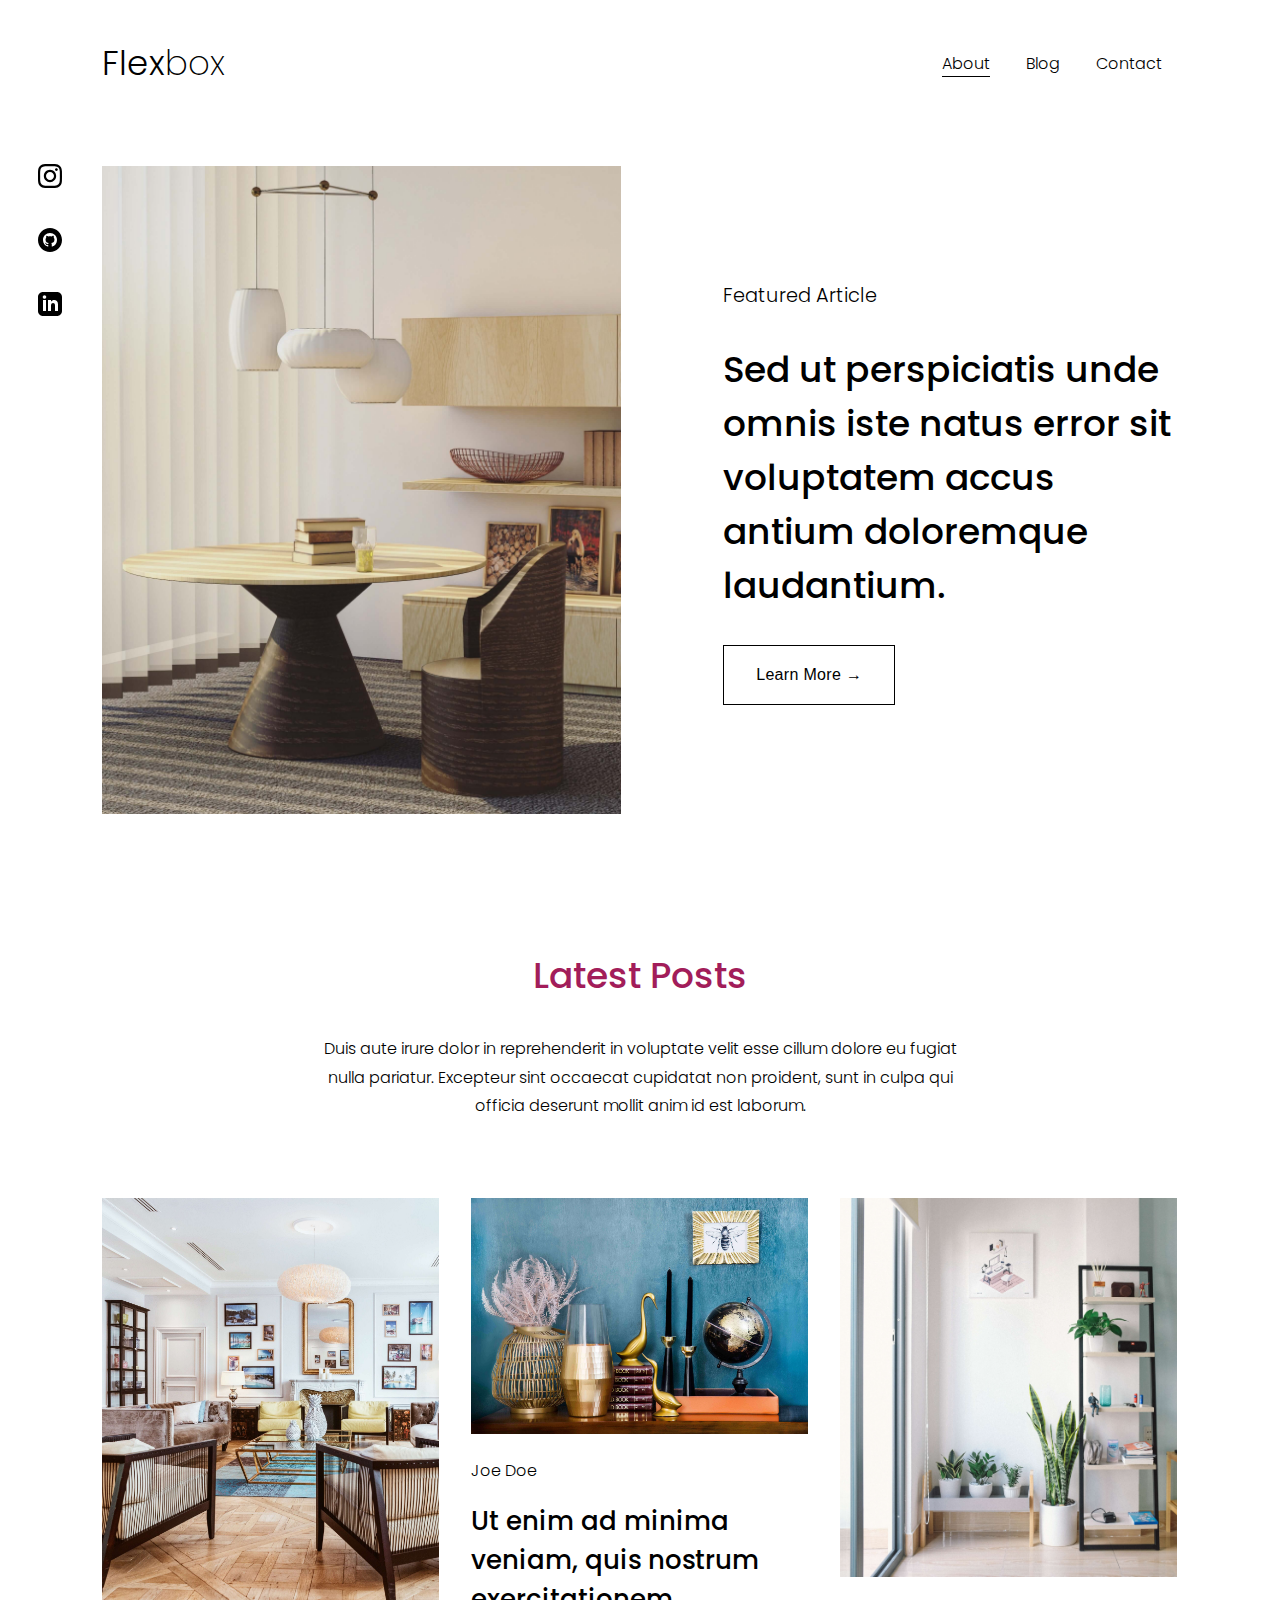
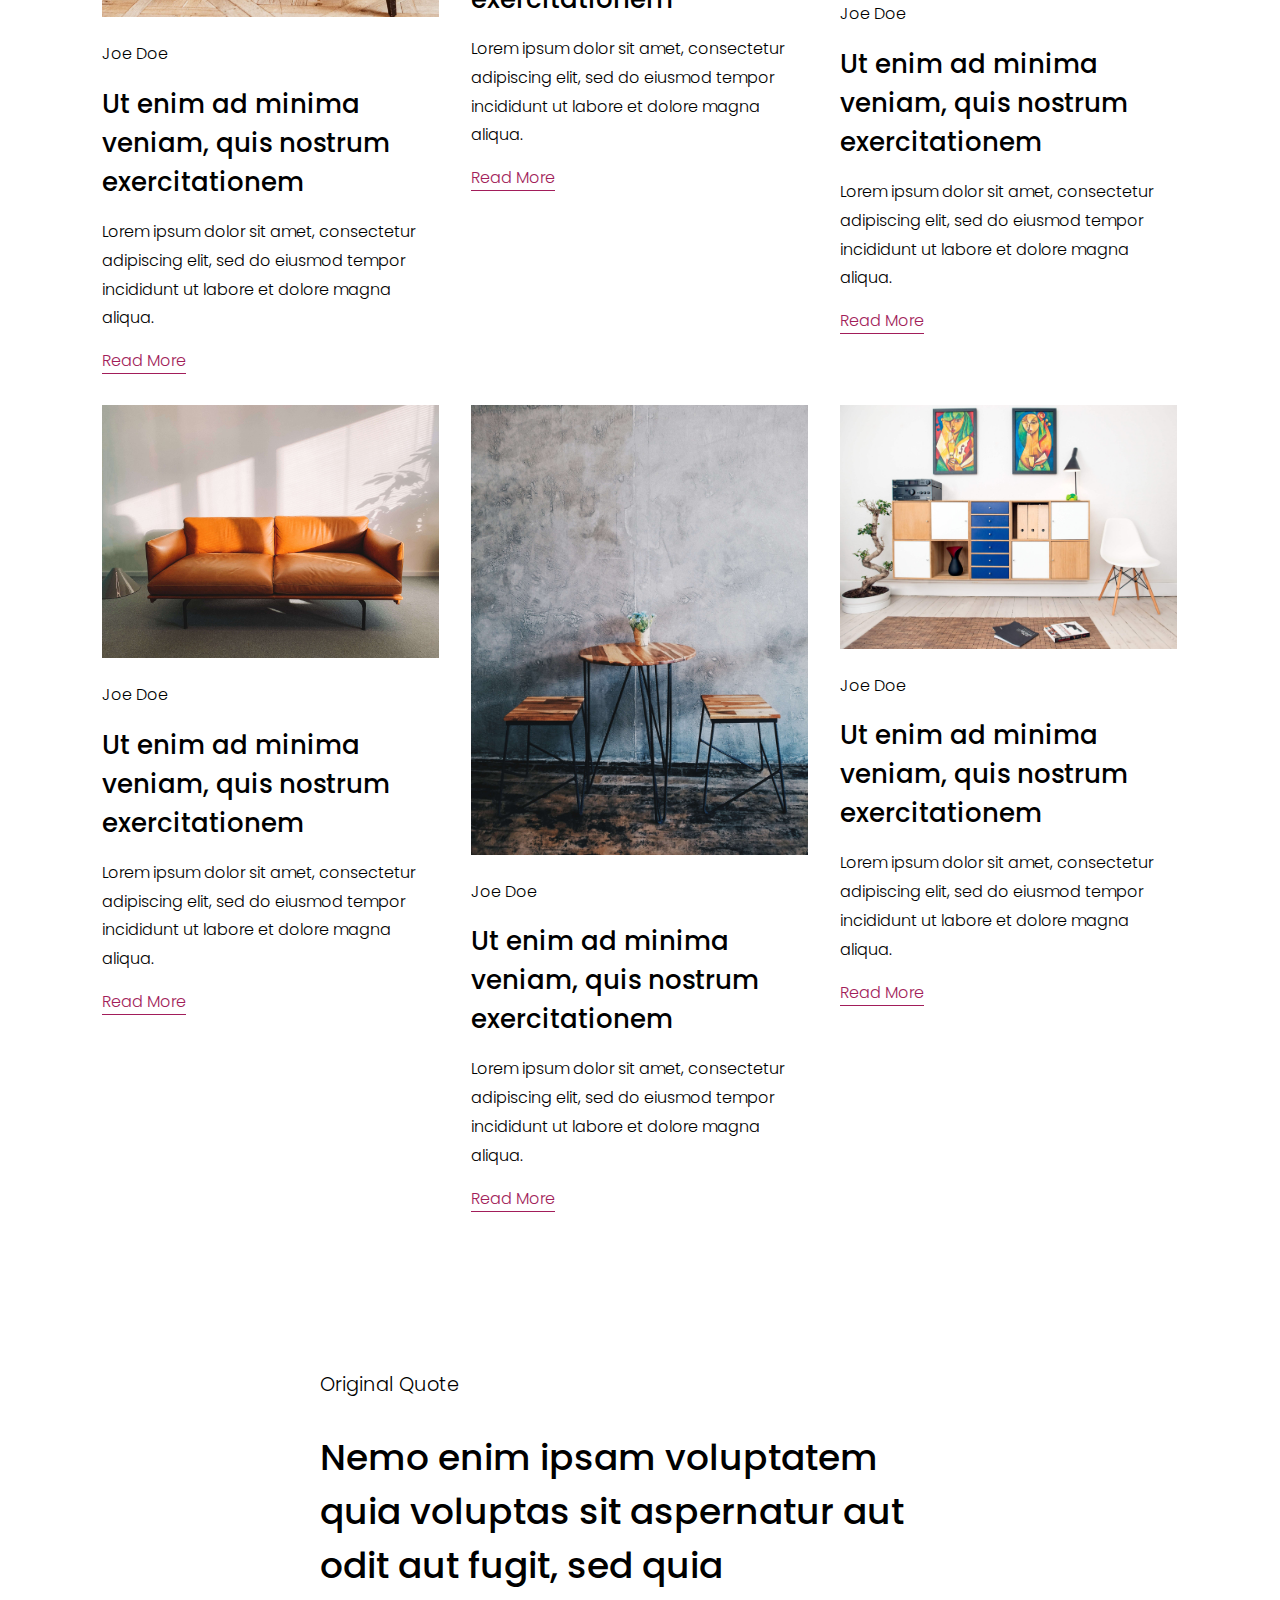
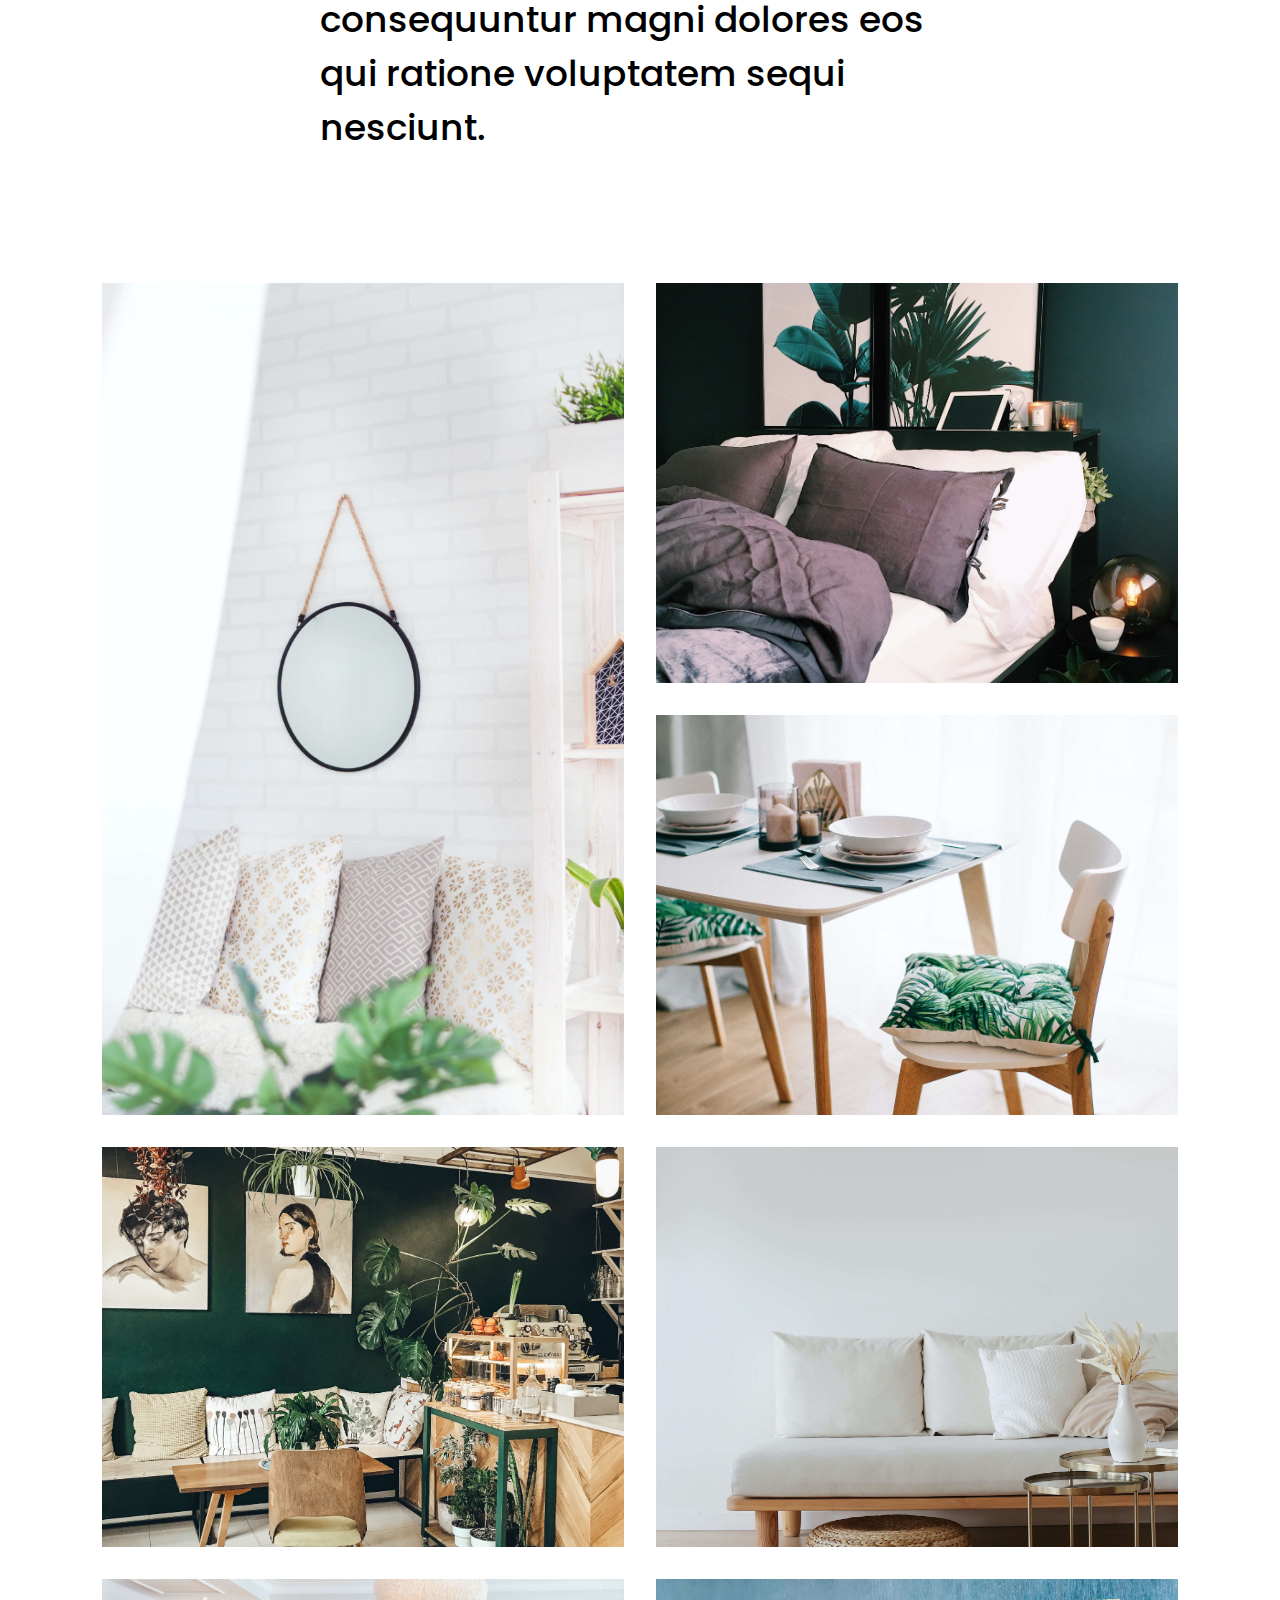
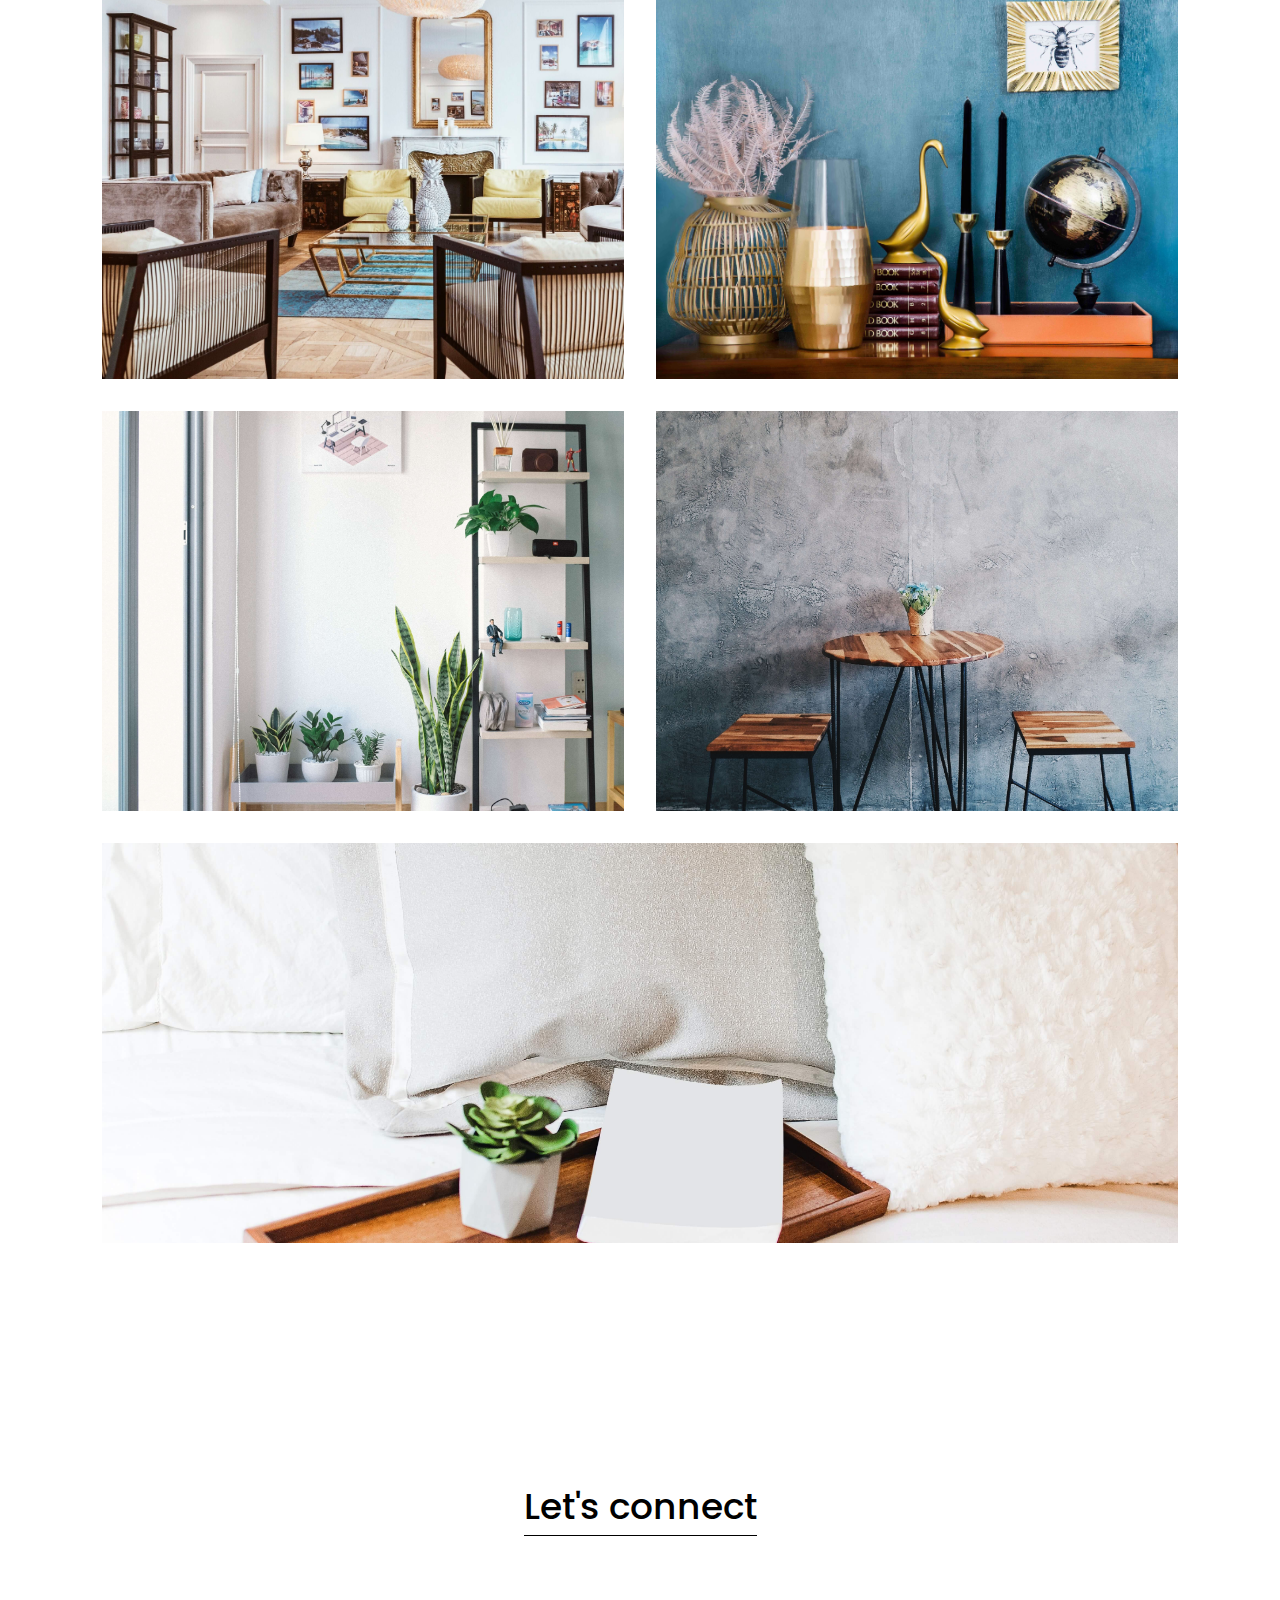
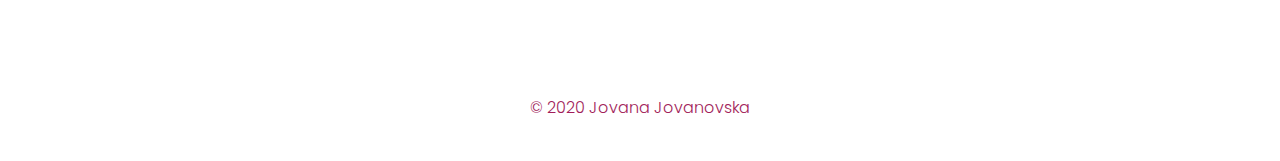
==== commit 0736ff9a: "Fix sidebar issue" ====
--- a/flexbox/index.html
+++ b/flexbox/index.html
@@ -12,189 +12,191 @@
   </head>
 
   <body>
-    <header class="navbar">
-      <a href="#" class="logo"><span>Flex</span>box</a>
-      <nav class="nav-list">
-        <a href="#" class="nav-item active">About</a>
-        <a href="#" class="nav-item">Blog</a>
-        <a href="#" class="nav-item">Contact</a>
-      </nav>
-    </header>
-
-    <div class="sidebar">
-      <div class="social">
-        <a
-          href="https://www.instagram.com/jovanovskajovana/"
-          class="social-item"
-          target="_blank"
-        >
-          <svg width="24" height="24" viewBox="0 0 24 24">
-            <path
-              d="M12 2.163c3.204 0 3.584.012 4.85.07 3.252.148 4.771 1.691 4.919 4.919.058 1.265.069 1.645.069 4.849 0 3.205-.012 3.584-.069 4.849-.149 3.225-1.664 4.771-4.919 4.919-1.266.058-1.644.07-4.85.07-3.204 0-3.584-.012-4.849-.07-3.26-.149-4.771-1.699-4.919-4.92-.058-1.265-.07-1.644-.07-4.849 0-3.204.013-3.583.07-4.849.149-3.227 1.664-4.771 4.919-4.919 1.266-.057 1.645-.069 4.849-.069zm0-2.163c-3.259 0-3.667.014-4.947.072-4.358.2-6.78 2.618-6.98 6.98-.059 1.281-.073 1.689-.073 4.948 0 3.259.014 3.668.072 4.948.2 4.358 2.618 6.78 6.98 6.98 1.281.058 1.689.072 4.948.072 3.259 0 3.668-.014 4.948-.072 4.354-.2 6.782-2.618 6.979-6.98.059-1.28.073-1.689.073-4.948 0-3.259-.014-3.667-.072-4.947-.196-4.354-2.617-6.78-6.979-6.98-1.281-.059-1.69-.073-4.949-.073zm0 5.838c-3.403 0-6.162 2.759-6.162 6.162s2.759 6.163 6.162 6.163 6.162-2.759 6.162-6.163c0-3.403-2.759-6.162-6.162-6.162zm0 10.162c-2.209 0-4-1.79-4-4 0-2.209 1.791-4 4-4s4 1.791 4 4c0 2.21-1.791 4-4 4zm6.406-11.845c-.796 0-1.441.645-1.441 1.44s.645 1.44 1.441 1.44c.795 0 1.439-.645 1.439-1.44s-.644-1.44-1.439-1.44z"
-            />
-          </svg>
-        </a>
-        <a
-          href="https://github.com/jovanovskajovana"
-          class="social-item"
-          target="_blank"
-        >
-          <svg width="24" height="24" viewBox="0 0 24 24">
-            <path
-              d="M12 0c-6.627 0-12 5.373-12 12s5.373 12 12 12 12-5.373 12-12-5.373-12-12-12zm2.218 18.616c-.354.069-.468-.149-.468-.336v-1.921c0-.653-.229-1.079-.481-1.296 1.56-.173 3.198-.765 3.198-3.454 0-.765-.273-1.389-.721-1.879.072-.177.312-.889-.069-1.853 0 0-.587-.188-1.923.717-.561-.154-1.159-.231-1.754-.234-.595.003-1.193.08-1.753.235-1.337-.905-1.925-.717-1.925-.717-.379.964-.14 1.676-.067 1.852-.448.49-.722 1.114-.722 1.879 0 2.682 1.634 3.282 3.189 3.459-.2.175-.381.483-.444.936-.4.179-1.413.488-2.037-.582 0 0-.37-.672-1.073-.722 0 0-.683-.009-.048.426 0 0 .46.215.777 1.024 0 0 .405 1.25 2.353.826v1.303c0 .185-.113.402-.462.337-2.782-.925-4.788-3.549-4.788-6.641 0-3.867 3.135-7 7-7s7 3.133 7 7c0 3.091-2.003 5.715-4.782 6.641z"
-            />
-          </svg>
-        </a>
-        <a
-          href="https://www.linkedin.com/in/jovanovskajovana/"
-          class="social-item"
-          target="_blank"
-        >
-          <svg width="24" height="24" viewBox="0 0 24 24">
-            <path
-              d="M19 0h-14c-2.761 0-5 2.239-5 5v14c0 2.761 2.239 5 5 5h14c2.762 0 5-2.239 5-5v-14c0-2.761-2.238-5-5-5zm-11 19h-3v-11h3v11zm-1.5-12.268c-.966 0-1.75-.79-1.75-1.764s.784-1.764 1.75-1.764 1.75.79 1.75 1.764-.783 1.764-1.75 1.764zm13.5 12.268h-3v-5.604c0-3.368-4-3.113-4 0v5.604h-3v-11h3v1.765c1.396-2.586 7-2.777 7 2.476v6.759z"
-            />
-          </svg>
-        </a>
+    <div class="page-wrapper">
+      <header class="navbar">
+        <a href="#" class="logo"><span>Flex</span>box</a>
+        <nav class="nav-list">
+          <a href="#" class="nav-item active">About</a>
+          <a href="#" class="nav-item">Blog</a>
+          <a href="#" class="nav-item">Contact</a>
+        </nav>
+      </header>
+
+      <div class="sidebar">
+        <div class="social">
+          <a
+            href="https://www.instagram.com/jovanovskajovana/"
+            class="social-item"
+            target="_blank"
+          >
+            <svg width="24" height="24" viewBox="0 0 24 24">
+              <path
+                d="M12 2.163c3.204 0 3.584.012 4.85.07 3.252.148 4.771 1.691 4.919 4.919.058 1.265.069 1.645.069 4.849 0 3.205-.012 3.584-.069 4.849-.149 3.225-1.664 4.771-4.919 4.919-1.266.058-1.644.07-4.85.07-3.204 0-3.584-.012-4.849-.07-3.26-.149-4.771-1.699-4.919-4.92-.058-1.265-.07-1.644-.07-4.849 0-3.204.013-3.583.07-4.849.149-3.227 1.664-4.771 4.919-4.919 1.266-.057 1.645-.069 4.849-.069zm0-2.163c-3.259 0-3.667.014-4.947.072-4.358.2-6.78 2.618-6.98 6.98-.059 1.281-.073 1.689-.073 4.948 0 3.259.014 3.668.072 4.948.2 4.358 2.618 6.78 6.98 6.98 1.281.058 1.689.072 4.948.072 3.259 0 3.668-.014 4.948-.072 4.354-.2 6.782-2.618 6.979-6.98.059-1.28.073-1.689.073-4.948 0-3.259-.014-3.667-.072-4.947-.196-4.354-2.617-6.78-6.979-6.98-1.281-.059-1.69-.073-4.949-.073zm0 5.838c-3.403 0-6.162 2.759-6.162 6.162s2.759 6.163 6.162 6.163 6.162-2.759 6.162-6.163c0-3.403-2.759-6.162-6.162-6.162zm0 10.162c-2.209 0-4-1.79-4-4 0-2.209 1.791-4 4-4s4 1.791 4 4c0 2.21-1.791 4-4 4zm6.406-11.845c-.796 0-1.441.645-1.441 1.44s.645 1.44 1.441 1.44c.795 0 1.439-.645 1.439-1.44s-.644-1.44-1.439-1.44z"
+              />
+            </svg>
+          </a>
+          <a
+            href="https://github.com/jovanovskajovana"
+            class="social-item"
+            target="_blank"
+          >
+            <svg width="24" height="24" viewBox="0 0 24 24">
+              <path
+                d="M12 0c-6.627 0-12 5.373-12 12s5.373 12 12 12 12-5.373 12-12-5.373-12-12-12zm2.218 18.616c-.354.069-.468-.149-.468-.336v-1.921c0-.653-.229-1.079-.481-1.296 1.56-.173 3.198-.765 3.198-3.454 0-.765-.273-1.389-.721-1.879.072-.177.312-.889-.069-1.853 0 0-.587-.188-1.923.717-.561-.154-1.159-.231-1.754-.234-.595.003-1.193.08-1.753.235-1.337-.905-1.925-.717-1.925-.717-.379.964-.14 1.676-.067 1.852-.448.49-.722 1.114-.722 1.879 0 2.682 1.634 3.282 3.189 3.459-.2.175-.381.483-.444.936-.4.179-1.413.488-2.037-.582 0 0-.37-.672-1.073-.722 0 0-.683-.009-.048.426 0 0 .46.215.777 1.024 0 0 .405 1.25 2.353.826v1.303c0 .185-.113.402-.462.337-2.782-.925-4.788-3.549-4.788-6.641 0-3.867 3.135-7 7-7s7 3.133 7 7c0 3.091-2.003 5.715-4.782 6.641z"
+              />
+            </svg>
+          </a>
+          <a
+            href="https://www.linkedin.com/in/jovanovskajovana/"
+            class="social-item"
+            target="_blank"
+          >
+            <svg width="24" height="24" viewBox="0 0 24 24">
+              <path
+                d="M19 0h-14c-2.761 0-5 2.239-5 5v14c0 2.761 2.239 5 5 5h14c2.762 0 5-2.239 5-5v-14c0-2.761-2.238-5-5-5zm-11 19h-3v-11h3v11zm-1.5-12.268c-.966 0-1.75-.79-1.75-1.764s.784-1.764 1.75-1.764 1.75.79 1.75 1.764-.783 1.764-1.75 1.764zm13.5 12.268h-3v-5.604c0-3.368-4-3.113-4 0v5.604h-3v-11h3v1.765c1.396-2.586 7-2.777 7 2.476v6.759z"
+              />
+            </svg>
+          </a>
+        </div>
       </div>
+
+      <main class="container">
+        <section class="hero">
+          <div class="image">
+            <img src="images/img1.jpg" alt="Featured Article" />
+          </div>
+          <div class="content">
+            <h3>Featured Article</h3>
+            <h1>
+              Sed ut perspiciatis unde omnis iste natus error sit voluptatem
+              accus antium doloremque laudantium.
+            </h1>
+            <button>Learn More →</button>
+          </div>
+        </section>
+
+        <section class="articles">
+          <div class="headline">
+            <h1>Latest Posts</h1>
+            <p>
+              Duis aute irure dolor in reprehenderit in voluptate velit esse
+              cillum dolore eu fugiat nulla pariatur. Excepteur sint occaecat
+              cupidatat non proident, sunt in culpa qui officia deserunt mollit
+              anim id est laborum.
+            </p>
+          </div>
+          <div class="posts">
+            <div class="post">
+              <img src="images/img2.jpg" alt="Post" />
+              <p>Joe Doe</p>
+              <h2>Ut enim ad minima veniam, quis nostrum exercitationem</h2>
+              <p>
+                Lorem ipsum dolor sit amet, consectetur adipiscing elit, sed do
+                eiusmod tempor incididunt ut labore et dolore magna aliqua.
+              </p>
+              <a href="#">Read More</a>
+            </div>
+            <div class="post">
+              <img src="images/img3.jpg" alt="Post" />
+              <p>Joe Doe</p>
+              <h2>Ut enim ad minima veniam, quis nostrum exercitationem</h2>
+              <p>
+                Lorem ipsum dolor sit amet, consectetur adipiscing elit, sed do
+                eiusmod tempor incididunt ut labore et dolore magna aliqua.
+              </p>
+              <a href="#">Read More</a>
+            </div>
+            <div class="post">
+              <img src="images/img4.jpg" alt="Post" />
+              <p>Joe Doe</p>
+              <h2>Ut enim ad minima veniam, quis nostrum exercitationem</h2>
+              <p>
+                Lorem ipsum dolor sit amet, consectetur adipiscing elit, sed do
+                eiusmod tempor incididunt ut labore et dolore magna aliqua.
+              </p>
+              <a href="#">Read More</a>
+            </div>
+            <div class="post">
+              <img src="images/img5.jpg" alt="Post" />
+              <p>Joe Doe</p>
+              <h2>Ut enim ad minima veniam, quis nostrum exercitationem</h2>
+              <p>
+                Lorem ipsum dolor sit amet, consectetur adipiscing elit, sed do
+                eiusmod tempor incididunt ut labore et dolore magna aliqua.
+              </p>
+              <a href="#">Read More</a>
+            </div>
+            <div class="post">
+              <img src="images/img6.jpg" alt="Post" />
+              <p>Joe Doe</p>
+              <h2>Ut enim ad minima veniam, quis nostrum exercitationem</h2>
+              <p>
+                Lorem ipsum dolor sit amet, consectetur adipiscing elit, sed do
+                eiusmod tempor incididunt ut labore et dolore magna aliqua.
+              </p>
+              <a href="#">Read More</a>
+            </div>
+            <div class="post">
+              <img src="images/img7.jpg" alt="Post" />
+              <p>Joe Doe</p>
+              <h2>Ut enim ad minima veniam, quis nostrum exercitationem</h2>
+              <p>
+                Lorem ipsum dolor sit amet, consectetur adipiscing elit, sed do
+                eiusmod tempor incididunt ut labore et dolore magna aliqua.
+              </p>
+              <a href="#">Read More</a>
+            </div>
+          </div>
+        </section>
+
+        <section class="quote">
+          <h3>Original Quote</h3>
+          <h1>
+            Nemo enim ipsam voluptatem quia voluptas sit aspernatur aut odit aut
+            fugit, sed quia consequuntur magni dolores eos qui ratione
+            voluptatem sequi nesciunt.
+          </h1>
+        </section>
+
+        <section class="grid">
+          <div class="item long">
+            <img src="images/img8.jpg" alt="Gallery Item" />
+          </div>
+          <div class="item">
+            <img src="images/img9.jpg" alt="Gallery Item" />
+          </div>
+          <div class="item">
+            <img src="images/img10.jpg" alt="Gallery Item" />
+          </div>
+          <div class="item">
+            <img src="images/img11.jpg" alt="Gallery Item" />
+          </div>
+          <div class="item">
+            <img src="images/img12.jpg" alt="Gallery Item" />
+          </div>
+          <div class="item">
+            <img src="images/img2.jpg" alt="Gallery Item" />
+          </div>
+          <div class="item">
+            <img src="images/img3.jpg" alt="Gallery Item" />
+          </div>
+          <div class="item">
+            <img src="images/img4.jpg" alt="Gallery Item" />
+          </div>
+          <div class="item">
+            <img src="images/img6.jpg" alt="Gallery Item" />
+          </div>
+          <div class="item wide">
+            <img src="images/img13.jpg" alt="Gallery Item" />
+          </div>
+        </section>
+      </main>
+
+      <footer class="footer">
+        <h1><a href="mailto:jovanovska.jovana1@gmail.com">Let's connect</a></h1>
+        <p>© 2020 Jovana Jovanovska</p>
+      </footer>
     </div>
-
-    <main class="container">
-      <section class="hero">
-        <div class="image">
-          <img src="images/img1.jpg" alt="Featured Article" />
-        </div>
-        <div class="content">
-          <h3>Featured Article</h3>
-          <h1>
-            Sed ut perspiciatis unde omnis iste natus error sit voluptatem accus
-            antium doloremque laudantium.
-          </h1>
-          <button>Learn More →</button>
-        </div>
-      </section>
-
-      <section class="articles">
-        <div class="headline">
-          <h1>Latest Posts</h1>
-          <p>
-            Duis aute irure dolor in reprehenderit in voluptate velit esse
-            cillum dolore eu fugiat nulla pariatur. Excepteur sint occaecat
-            cupidatat non proident, sunt in culpa qui officia deserunt mollit
-            anim id est laborum.
-          </p>
-        </div>
-        <div class="posts">
-          <div class="post">
-            <img src="images/img2.jpg" alt="Post" />
-            <p>Joe Doe</p>
-            <h2>Ut enim ad minima veniam, quis nostrum exercitationem</h2>
-            <p>
-              Lorem ipsum dolor sit amet, consectetur adipiscing elit, sed do
-              eiusmod tempor incididunt ut labore et dolore magna aliqua.
-            </p>
-            <a href="#">Read More</a>
-          </div>
-          <div class="post">
-            <img src="images/img3.jpg" alt="Post" />
-            <p>Joe Doe</p>
-            <h2>Ut enim ad minima veniam, quis nostrum exercitationem</h2>
-            <p>
-              Lorem ipsum dolor sit amet, consectetur adipiscing elit, sed do
-              eiusmod tempor incididunt ut labore et dolore magna aliqua.
-            </p>
-            <a href="#">Read More</a>
-          </div>
-          <div class="post">
-            <img src="images/img4.jpg" alt="Post" />
-            <p>Joe Doe</p>
-            <h2>Ut enim ad minima veniam, quis nostrum exercitationem</h2>
-            <p>
-              Lorem ipsum dolor sit amet, consectetur adipiscing elit, sed do
-              eiusmod tempor incididunt ut labore et dolore magna aliqua.
-            </p>
-            <a href="#">Read More</a>
-          </div>
-          <div class="post">
-            <img src="images/img5.jpg" alt="Post" />
-            <p>Joe Doe</p>
-            <h2>Ut enim ad minima veniam, quis nostrum exercitationem</h2>
-            <p>
-              Lorem ipsum dolor sit amet, consectetur adipiscing elit, sed do
-              eiusmod tempor incididunt ut labore et dolore magna aliqua.
-            </p>
-            <a href="#">Read More</a>
-          </div>
-          <div class="post">
-            <img src="images/img6.jpg" alt="Post" />
-            <p>Joe Doe</p>
-            <h2>Ut enim ad minima veniam, quis nostrum exercitationem</h2>
-            <p>
-              Lorem ipsum dolor sit amet, consectetur adipiscing elit, sed do
-              eiusmod tempor incididunt ut labore et dolore magna aliqua.
-            </p>
-            <a href="#">Read More</a>
-          </div>
-          <div class="post">
-            <img src="images/img7.jpg" alt="Post" />
-            <p>Joe Doe</p>
-            <h2>Ut enim ad minima veniam, quis nostrum exercitationem</h2>
-            <p>
-              Lorem ipsum dolor sit amet, consectetur adipiscing elit, sed do
-              eiusmod tempor incididunt ut labore et dolore magna aliqua.
-            </p>
-            <a href="#">Read More</a>
-          </div>
-        </div>
-      </section>
-
-      <section class="quote">
-        <h3>Original Quote</h3>
-        <h1>
-          Nemo enim ipsam voluptatem quia voluptas sit aspernatur aut odit aut
-          fugit, sed quia consequuntur magni dolores eos qui ratione voluptatem
-          sequi nesciunt.
-        </h1>
-      </section>
-
-      <section class="grid">
-        <div class="item long">
-          <img src="images/img8.jpg" alt="Gallery Item" />
-        </div>
-        <div class="item">
-          <img src="images/img9.jpg" alt="Gallery Item" />
-        </div>
-        <div class="item">
-          <img src="images/img10.jpg" alt="Gallery Item" />
-        </div>
-        <div class="item">
-          <img src="images/img11.jpg" alt="Gallery Item" />
-        </div>
-        <div class="item">
-          <img src="images/img12.jpg" alt="Gallery Item" />
-        </div>
-        <div class="item">
-          <img src="images/img2.jpg" alt="Gallery Item" />
-        </div>
-        <div class="item">
-          <img src="images/img3.jpg" alt="Gallery Item" />
-        </div>
-        <div class="item">
-          <img src="images/img4.jpg" alt="Gallery Item" />
-        </div>
-        <div class="item">
-          <img src="images/img6.jpg" alt="Gallery Item" />
-        </div>
-        <div class="item wide">
-          <img src="images/img13.jpg" alt="Gallery Item" />
-        </div>
-      </section>
-    </main>
-
-    <footer class="footer">
-      <h1><a href="mailto:jovanovska.jovana1@gmail.com">Let's connect</a></h1>
-      <p>© 2020 Jovana Jovanovska</p>
-    </footer>
 
     <script type="text/javascript" src="./script.js"></script>
   </body>
--- a/flexbox/style.css
+++ b/flexbox/style.css
@@ -29,7 +29,6 @@
   -webkit-font-smoothing: antialiased;
   -moz-osx-font-smoothing: grayscale;
   letter-spacing: normal;
-  position: relative;
   margin: 0;
   padding: 0;
   -webkit-overflow-scrolling: touch;
@@ -118,7 +117,13 @@
   line-height: 1.8;
 }
 
-/* CSS Grid Layout */
+/* Flexbox Layout */
+
+.page-wrapper {
+  position: relative;
+  display: flex;
+  flex-direction: column;
+}
 
 .navbar {
   display: flex;
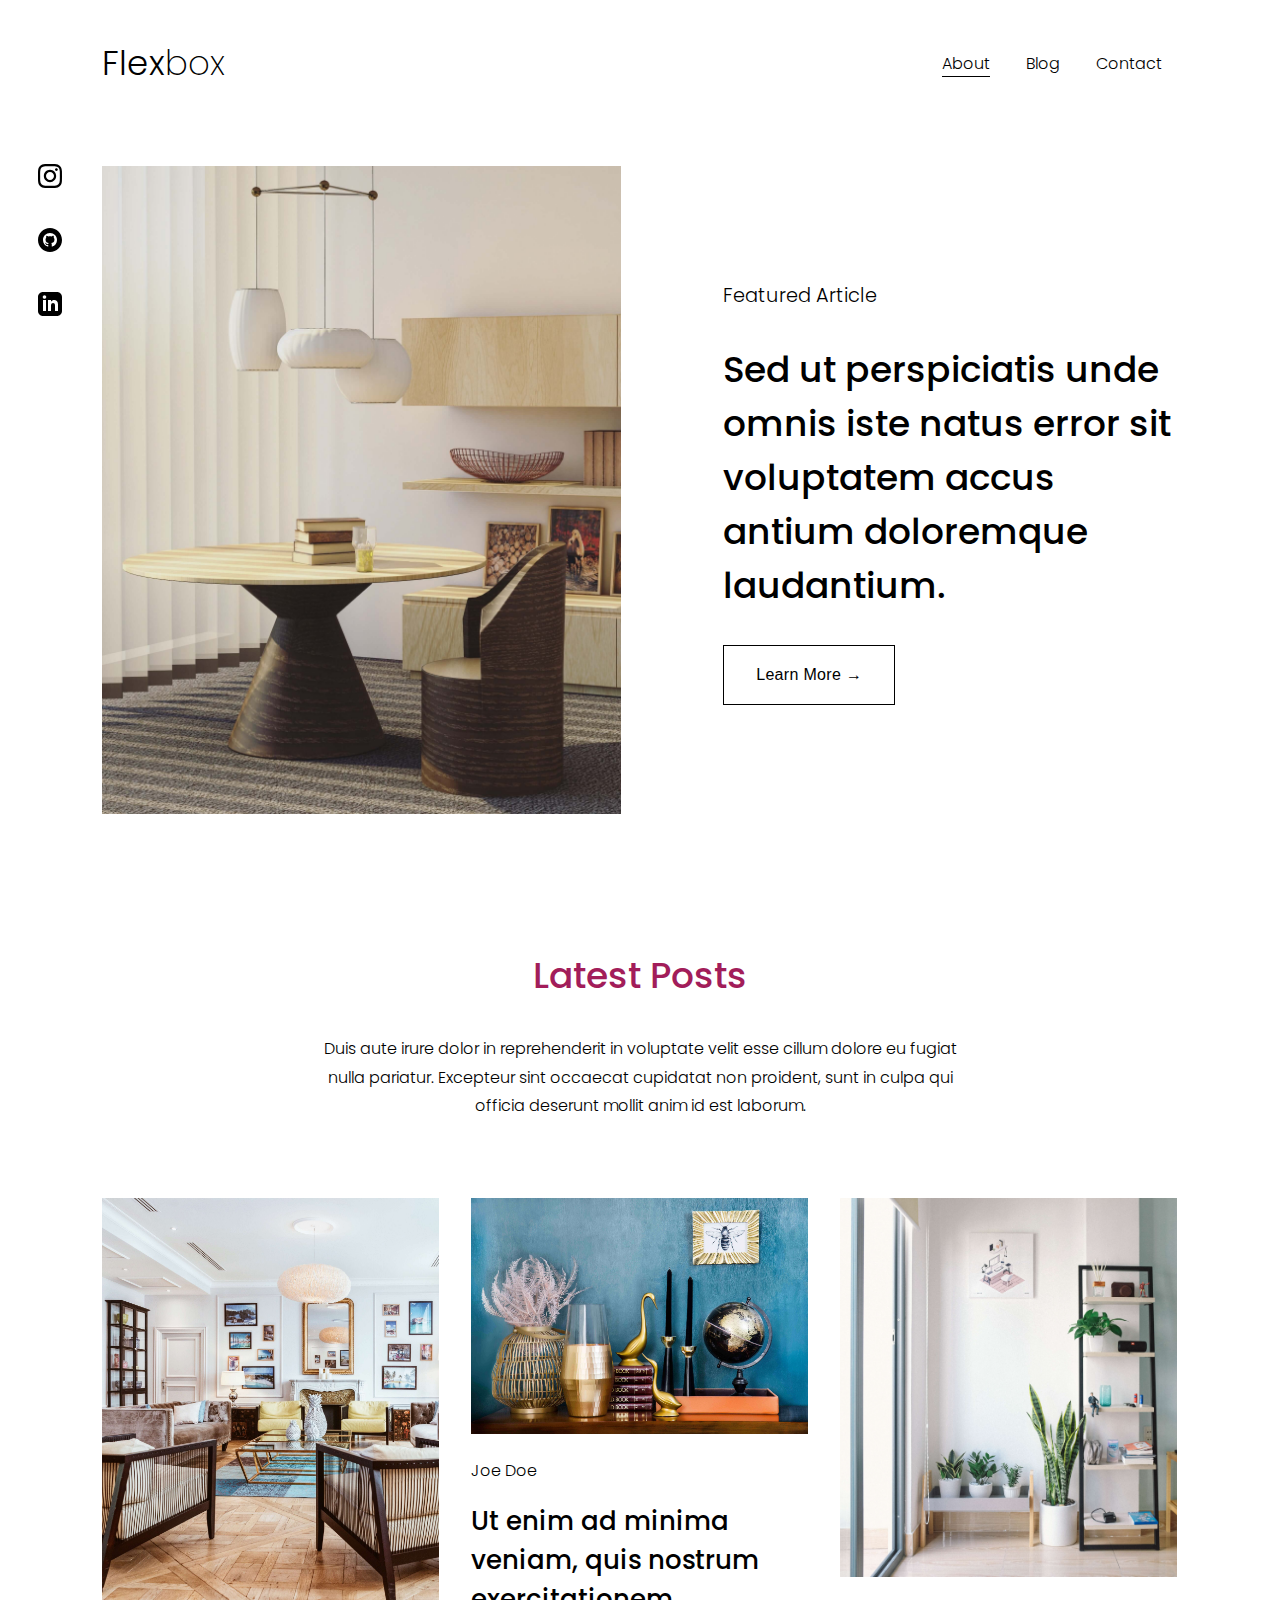
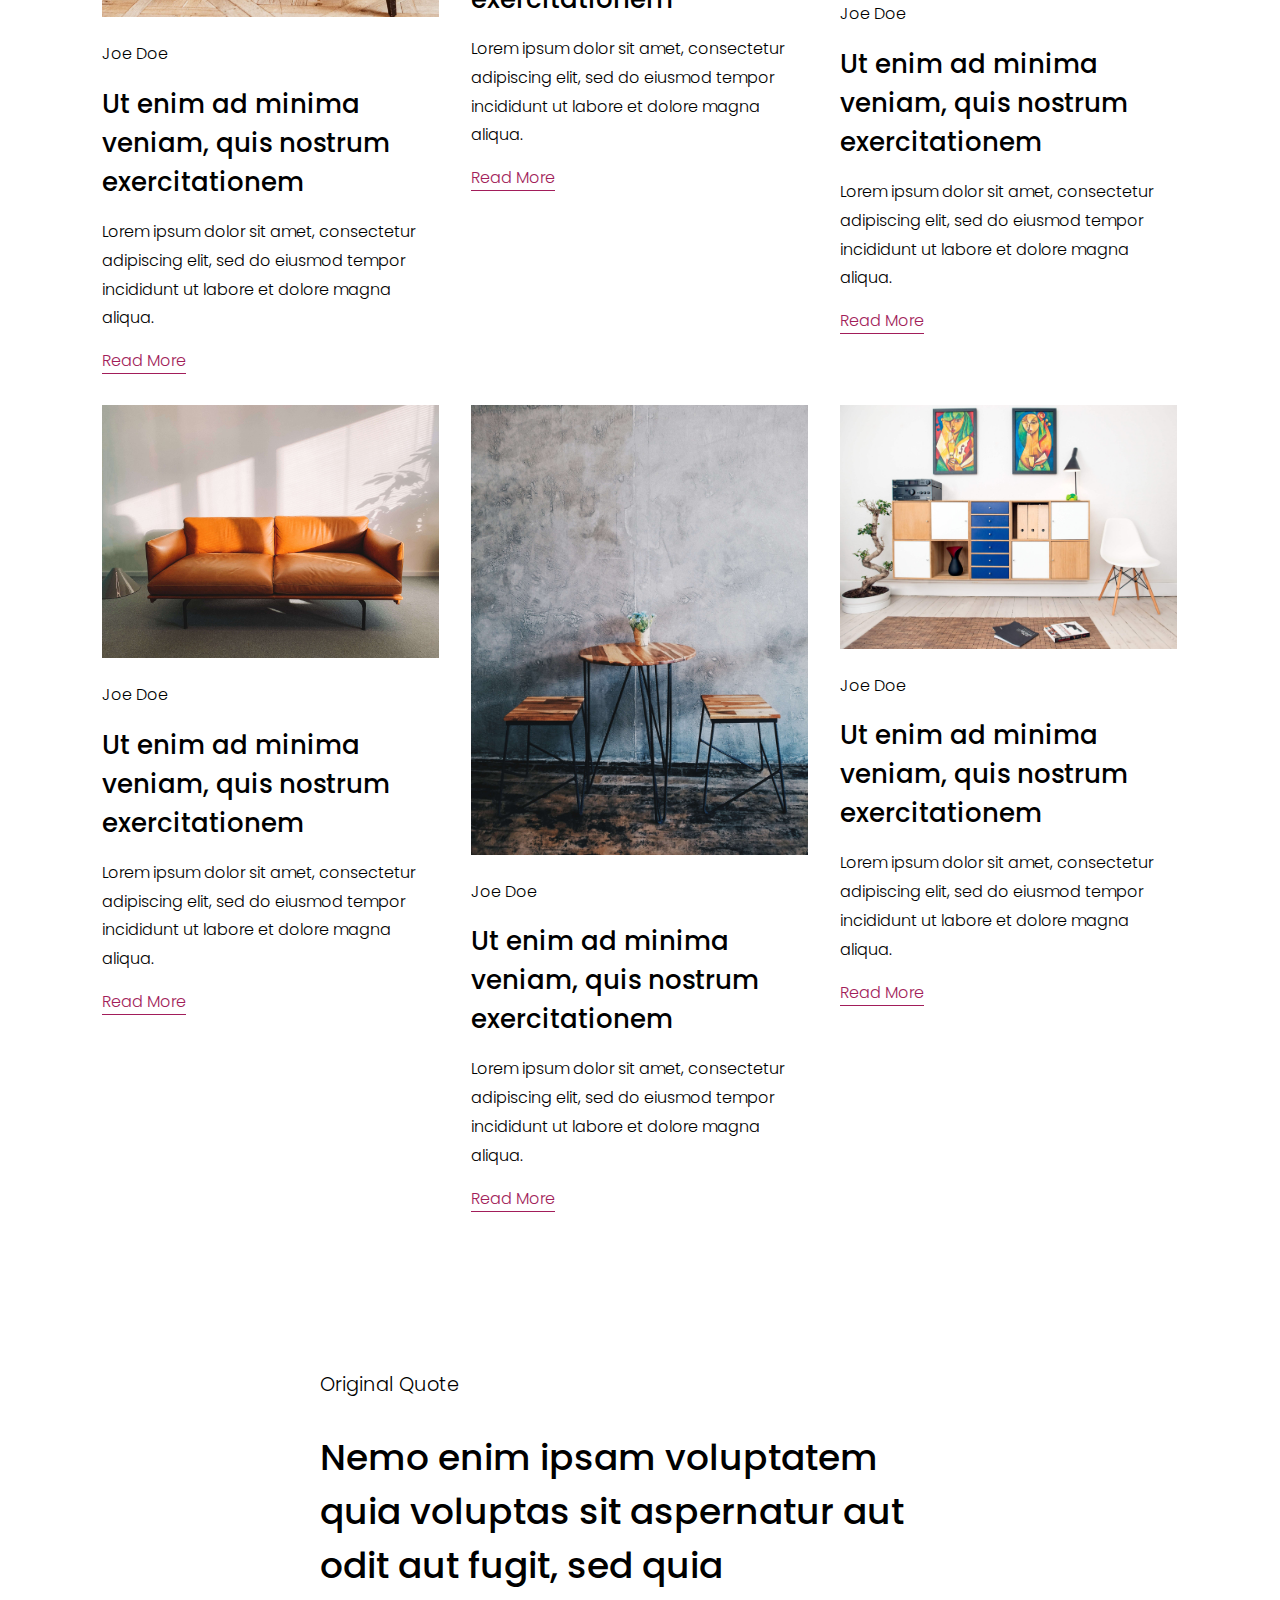
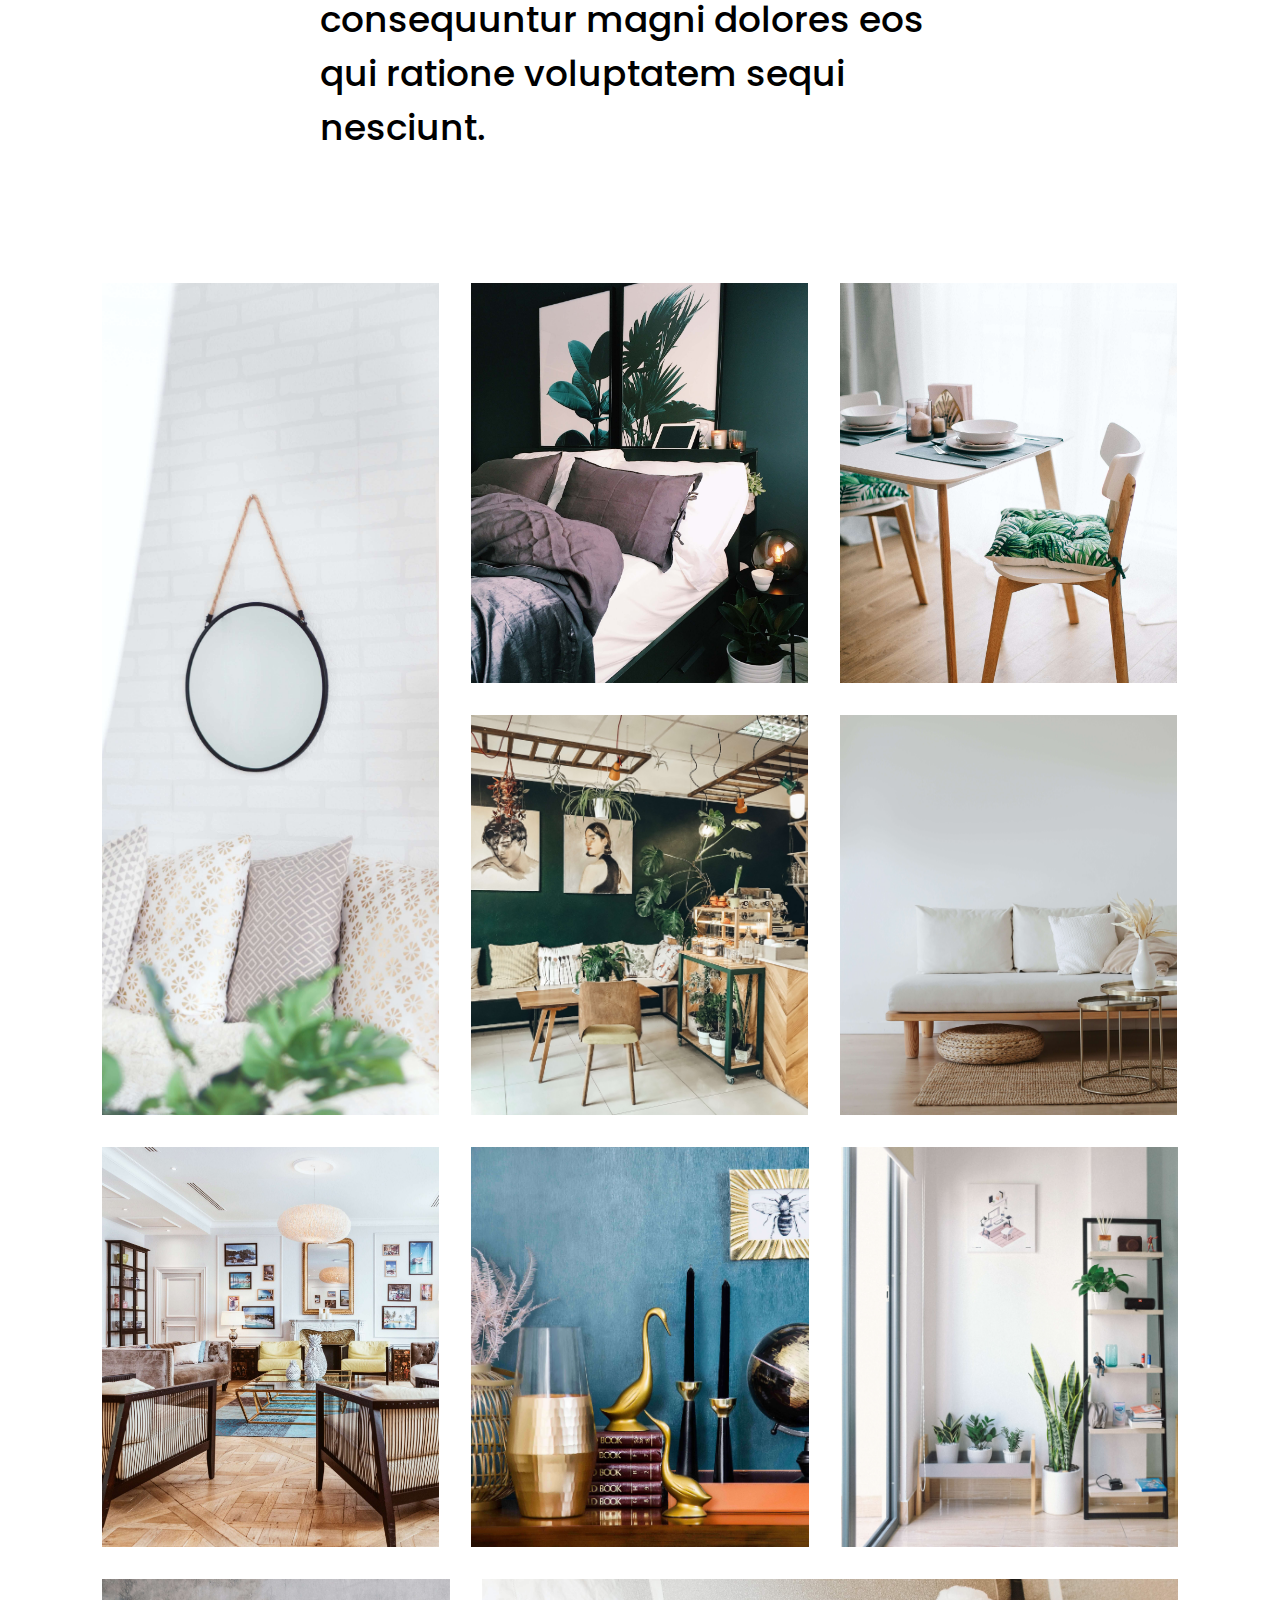
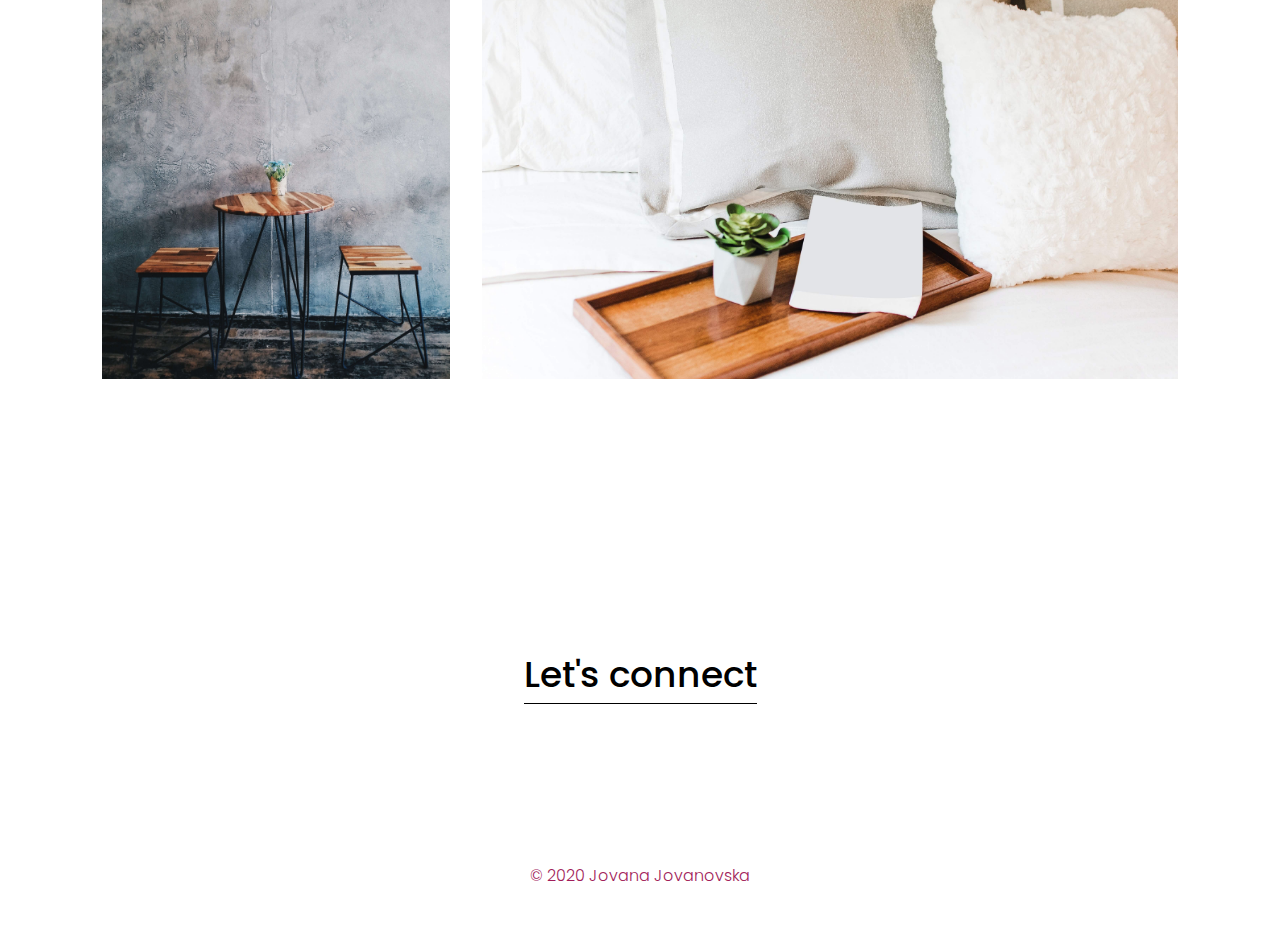
==== commit f5615ac0: "Update flexbox grid" ====
--- a/flexbox/index.html
+++ b/flexbox/index.html
@@ -159,35 +159,47 @@
         </section>
 
         <section class="grid">
-          <div class="item long">
-            <img src="images/img8.jpg" alt="Gallery Item" />
-          </div>
-          <div class="item">
-            <img src="images/img9.jpg" alt="Gallery Item" />
-          </div>
-          <div class="item">
-            <img src="images/img10.jpg" alt="Gallery Item" />
-          </div>
-          <div class="item">
-            <img src="images/img11.jpg" alt="Gallery Item" />
-          </div>
-          <div class="item">
-            <img src="images/img12.jpg" alt="Gallery Item" />
-          </div>
-          <div class="item">
-            <img src="images/img2.jpg" alt="Gallery Item" />
-          </div>
-          <div class="item">
-            <img src="images/img3.jpg" alt="Gallery Item" />
-          </div>
-          <div class="item">
-            <img src="images/img4.jpg" alt="Gallery Item" />
-          </div>
-          <div class="item">
-            <img src="images/img6.jpg" alt="Gallery Item" />
-          </div>
-          <div class="item wide">
-            <img src="images/img13.jpg" alt="Gallery Item" />
+          <div class="col col-4">
+            <div class="item long">
+              <img src="images/img8.jpg" alt="Gallery Item" />
+            </div>
+          </div>
+          <div class="col col-8">
+            <div class="row">
+              <div class="item col col-6">
+                <img src="images/img9.jpg" alt="Gallery Item" />
+              </div>
+              <div class="item col col-6">
+                <img src="images/img10.jpg" alt="Gallery Item" />
+              </div>
+            </div>
+            <div class="row">
+              <div class="item col col-6">
+                <img src="images/img11.jpg" alt="Gallery Item" />
+              </div>
+              <div class="item col col-6">
+                <img src="images/img12.jpg" alt="Gallery Item" />
+              </div>
+            </div>
+          </div>
+          <div class="row">
+            <div class="item col col-4">
+              <img src="images/img2.jpg" alt="Gallery Item" />
+            </div>
+            <div class="item col col-4">
+              <img src="images/img3.jpg" alt="Gallery Item" />
+            </div>
+            <div class="item col col-4">
+              <img src="images/img4.jpg" alt="Gallery Item" />
+            </div>
+          </div>
+          <div class="row">
+            <div class="item col col-4">
+              <img src="images/img6.jpg" alt="Gallery Item" />
+            </div>
+            <div class="item col col-8">
+              <img src="images/img13.jpg" alt="Gallery Item" />
+            </div>
           </div>
         </section>
       </main>
--- a/flexbox/style.css
+++ b/flexbox/style.css
@@ -356,33 +356,63 @@
 /* Section Grid */
 
 .grid {
-  display: grid;
-  grid-template-columns: repeat(auto-fill, minmax(400px, 1fr));
-  grid-auto-rows: 400px;
-  grid-auto-flow: dense;
-  gap: 2rem;
-}
-
-@media (max-width: 992px) {
-  .grid {
-    grid-template-columns: repeat(auto-fill, minmax(300px, 1fr));
-    grid-auto-rows: 300px;
-  }
+  display: flex;
+  flex-wrap: wrap;
+  margin-left: -1rem;
+  margin-right: -1rem;
+}
+
+.row {
+  display: flex;
+  width: 100%;
+}
+
+@media (max-width: 750px) {
+  .row {
+    flex-wrap: wrap;
+  }
+}
+
+.col {
+  display: flex;
+  flex-direction: column;
+}
+
+.col.col-4 {
+  width: 33.33%;
+}
+
+.col.col-8 {
+  width: 66.66%;
+}
+
+.col.col-6 {
+  width: 50%;
+}
+
+@media (max-width: 750px) {
+  .col.col-4,
+  .col.col-8,
+  .col.col-6 {
+    width: 100%;
+  }
+}
+
+.item {
+  margin-left: 1rem;
+  margin-right: 1rem;
+  margin-bottom: 2rem;
+  height: 400px;
 }
 
 .item.long {
-  grid-row: span 2;
-}
-
-.item.wide {
-  grid-column: span 2;
-}
-
-@media (max-width: 750px) {
-  .item.long,
-  .item.wide {
-    grid-row: span 1;
-    grid-column: span 1;
+  height: 100%;
+}
+
+@media (max-width: 750px) {
+  .item,
+  .item.long {
+    height: 300px;
   }
 }
 
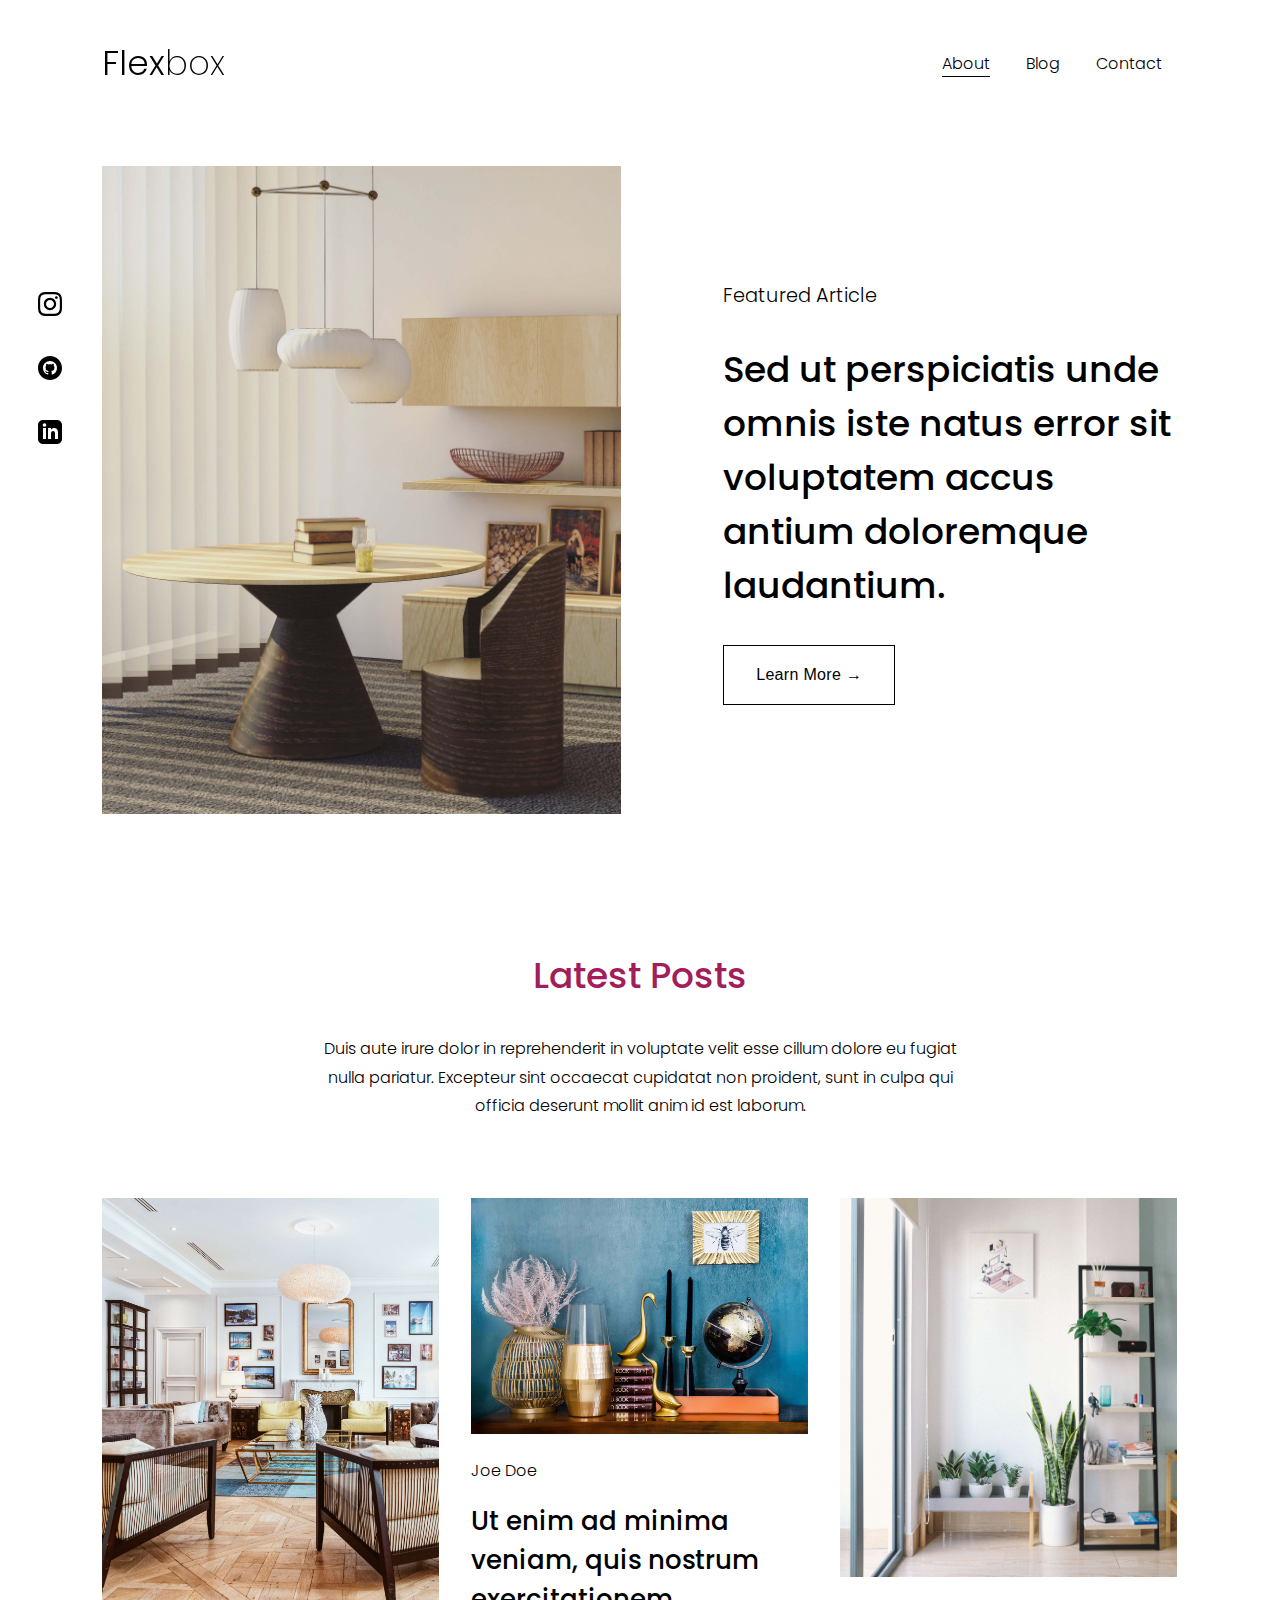
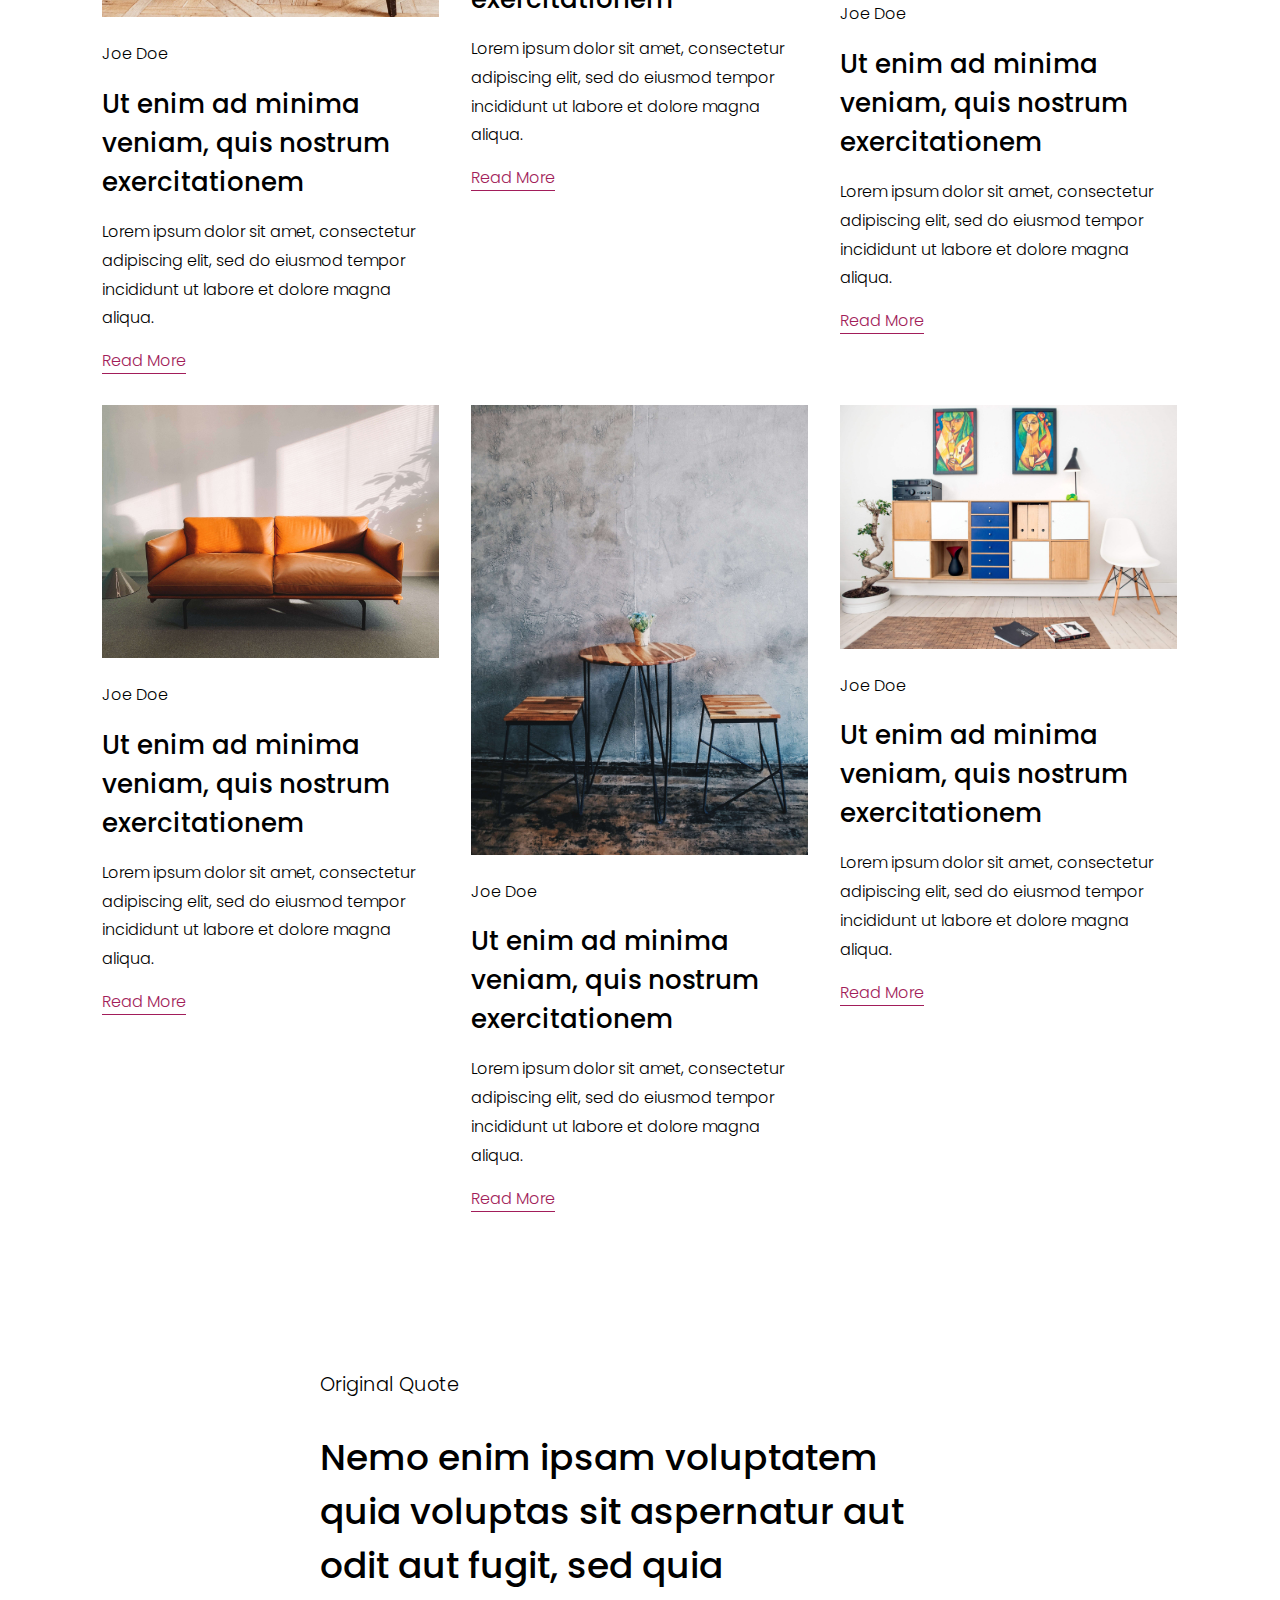
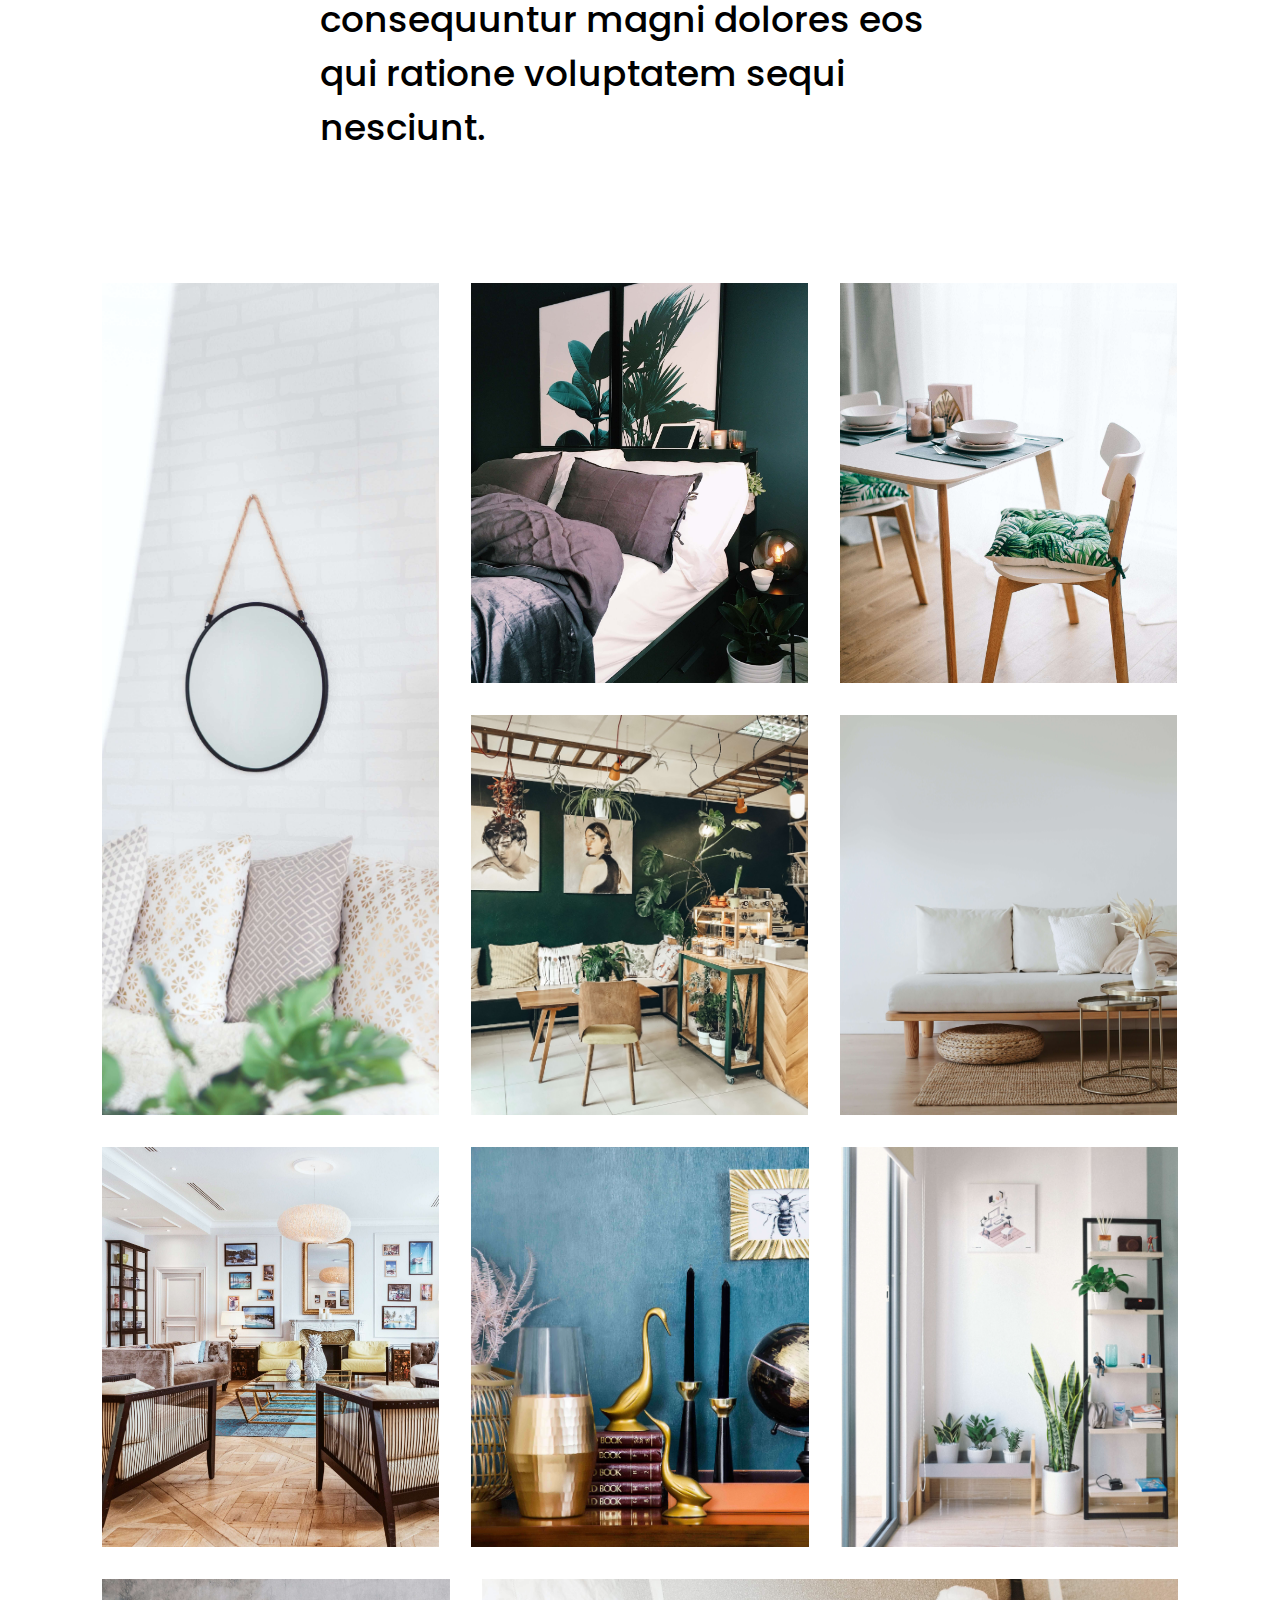
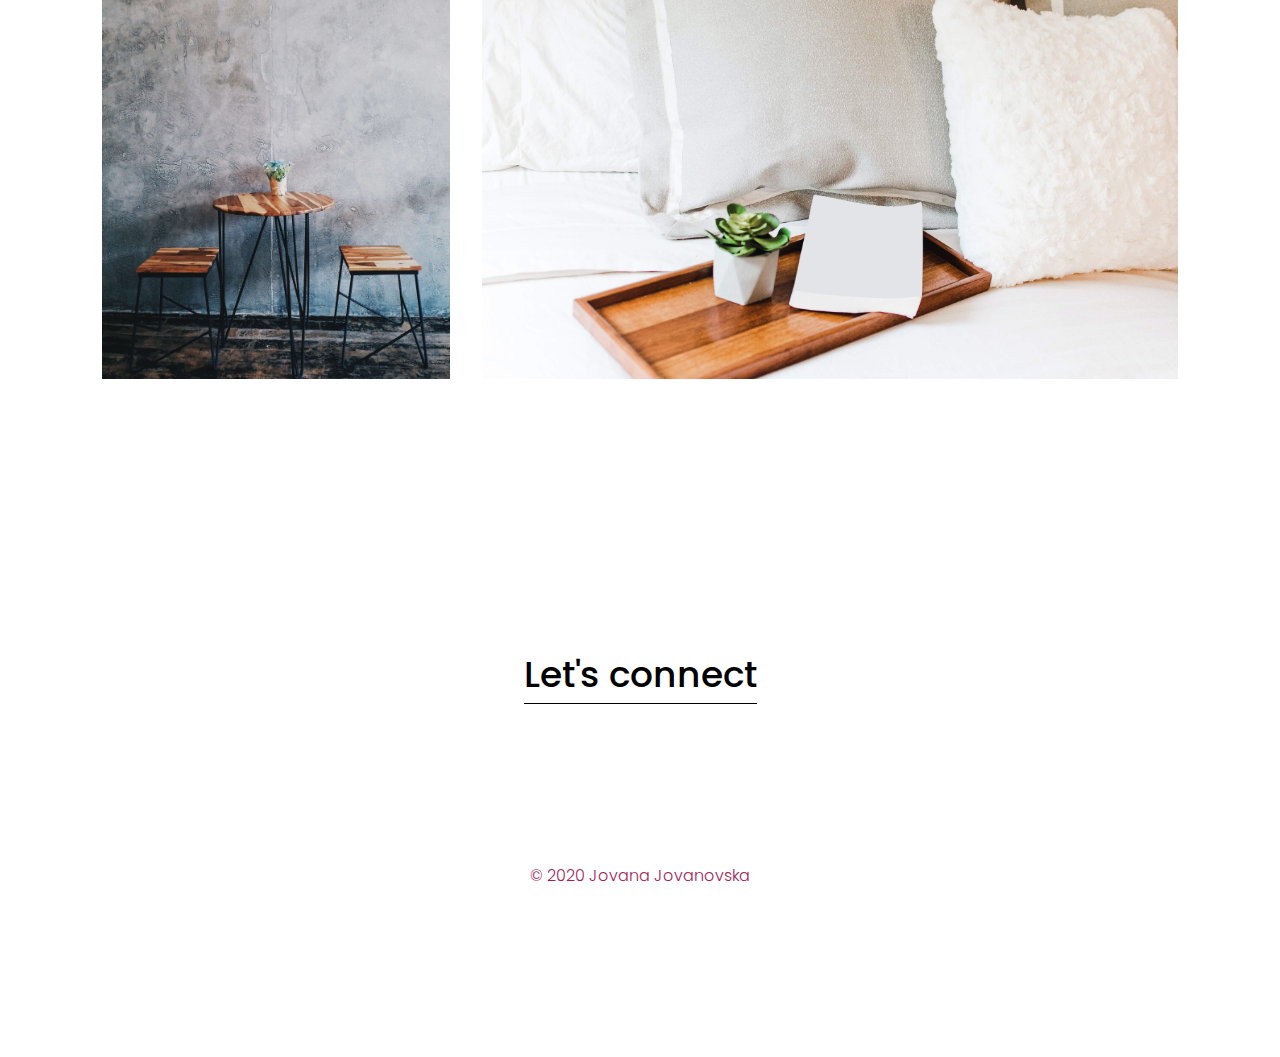
==== commit 193d4f30: "Add mobile navbar" ====
--- a/flexbox/index.html
+++ b/flexbox/index.html
@@ -7,19 +7,25 @@
       href="https://fonts.googleapis.com/css2?family=Poppins:wght@100;200;300;400;500;600;700;800;900&display=swap"
       rel="stylesheet"
     />
-    <link rel="stylesheet" href="./style.css" />
+    <link rel="stylesheet" href="style.css" />
     <title>Flexbox</title>
   </head>
 
   <body>
     <div class="page-wrapper">
-      <header class="navbar">
+      <header class="navbar" id="navbar">
         <a href="#" class="logo"><span>Flex</span>box</a>
-        <nav class="nav-list">
-          <a href="#" class="nav-item active">About</a>
-          <a href="#" class="nav-item">Blog</a>
-          <a href="#" class="nav-item">Contact</a>
-        </nav>
+        <div class="nav">
+          <nav class="nav-list">
+            <a href="#" class="nav-item active">About</a>
+            <a href="#" class="nav-item">Blog</a>
+            <a href="#" class="nav-item">Contact</a>
+          </nav>
+        </div>
+        <button class="btn-menu" onclick="toggleMenu()">
+          <span class="line"></span>
+          <span class="line"></span>
+        </button>
       </header>
 
       <div class="sidebar">
@@ -210,6 +216,13 @@
       </footer>
     </div>
 
-    <script type="text/javascript" src="./script.js"></script>
+    <script>
+      const navbar = document.getElementById('navbar');
+
+      function toggleMenu() {
+        navbar.classList.toggle('open');
+        document.body.classList.add('no-scroll');
+      }
+    </script>
   </body>
 </html>
--- a/flexbox/style.css
+++ b/flexbox/style.css
@@ -137,6 +137,7 @@
   left: 0;
   height: 100%;
   padding: 10vw 2vw;
+  margin-top: 10%;
   z-index: 1;
 }
 
@@ -153,29 +154,88 @@
 .logo {
   font-size: calc(1.4vw + 1rem);
   font-weight: 200;
+  z-index: 3;
 }
 
 .logo span {
   font-weight: 300;
 }
 
-@media (max-width: 750px) {
-  .nav-list {
+.btn-menu {
+  display: none;
+  flex-direction: column;
+  justify-content: space-around;
+  background-color: transparent;
+  border: 0;
+  padding: 0;
+  height: 20px;
+  z-index: 3;
+}
+
+.btn-menu:hover,
+.btn-menu:focus,
+.btn-menu:active {
+  background-color: transparent;
+  border: 0;
+}
+
+.line {
+  display: block;
+  width: 28px;
+  height: 1px;
+  background-color: var(--text-primary);
+  transition: 0.4s ease-in-out;
+}
+
+.no-scroll {
+  overflow: hidden;
+}
+
+@media (max-width: 750px) {
+  .btn-menu {
+    display: flex;
+  }
+
+  .nav {
     position: absolute;
     top: 0;
     left: 0;
-    display: none;
-    flex-direction: column;
+    opacity: 0;
+    visibility: hidden;
+    display: flex;
     align-items: center;
     justify-content: center;
     width: 100%;
     height: 100vh;
     background-color: var(--bg-primary);
+    transition: 0.4s ease-in-out;
     z-index: 2;
   }
 
-  .nav-list.open {
+  .nav-list {
     display: flex;
+    flex-direction: column;
+    align-items: center;
+    transition: 0.4s ease-in-out;
+    transform: translateY(20px);
+  }
+
+  .open .nav {
+    opacity: 1;
+    visibility: visible;
+  }
+
+  .open .nav-list {
+    visibility: visible;
+    transform: translateY(0);
+  }
+
+  .open .line:first-child {
+    transform: rotate(-45deg) translateY(7px);
+  }
+
+  .open .line:last-child {
+    transform: rotate(45deg) translateY(-7px);
   }
 }
 
@@ -189,6 +249,12 @@
 @media (max-width: 750px) {
   .nav-item {
     margin: 1em 0;
+    opacity: 0;
+    transition: opacity 0.4s ease-in-out;
+  }
+
+  .open .nav-item {
+    opacity: 1;
   }
 }
 
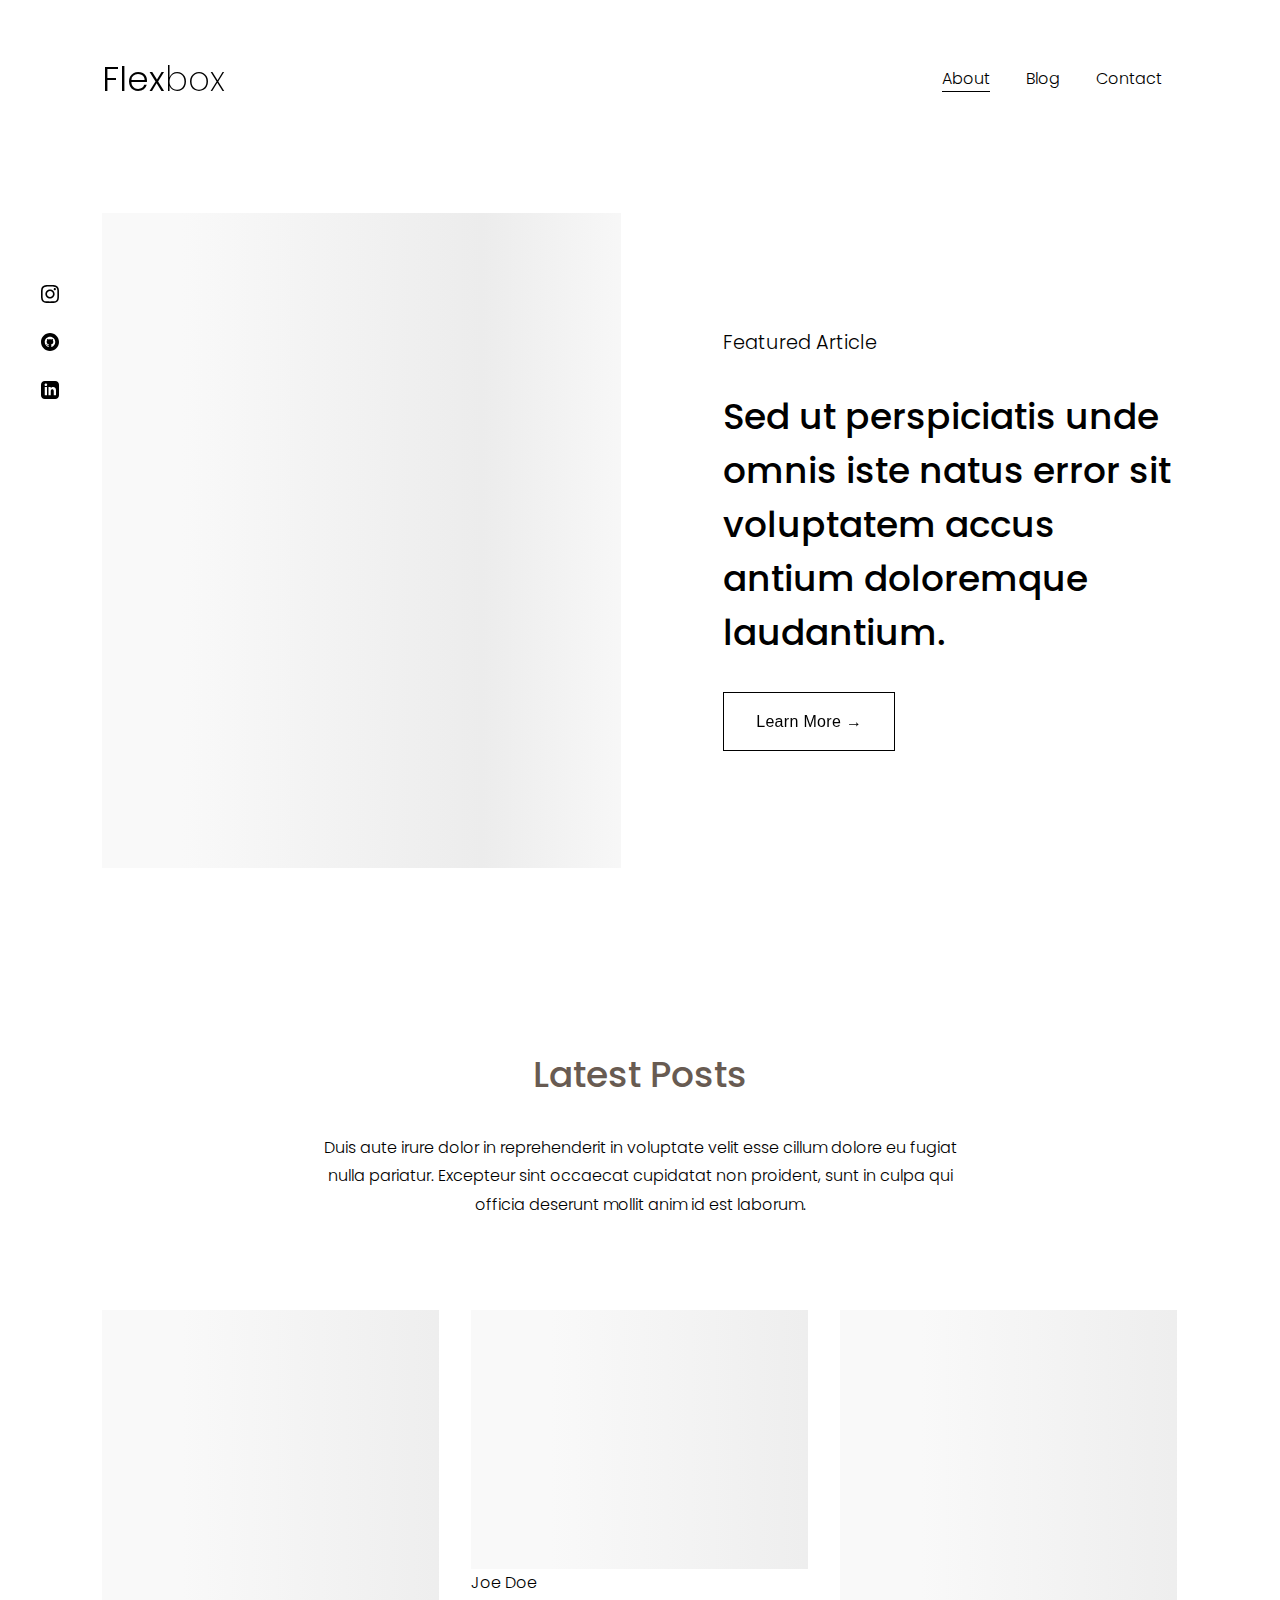
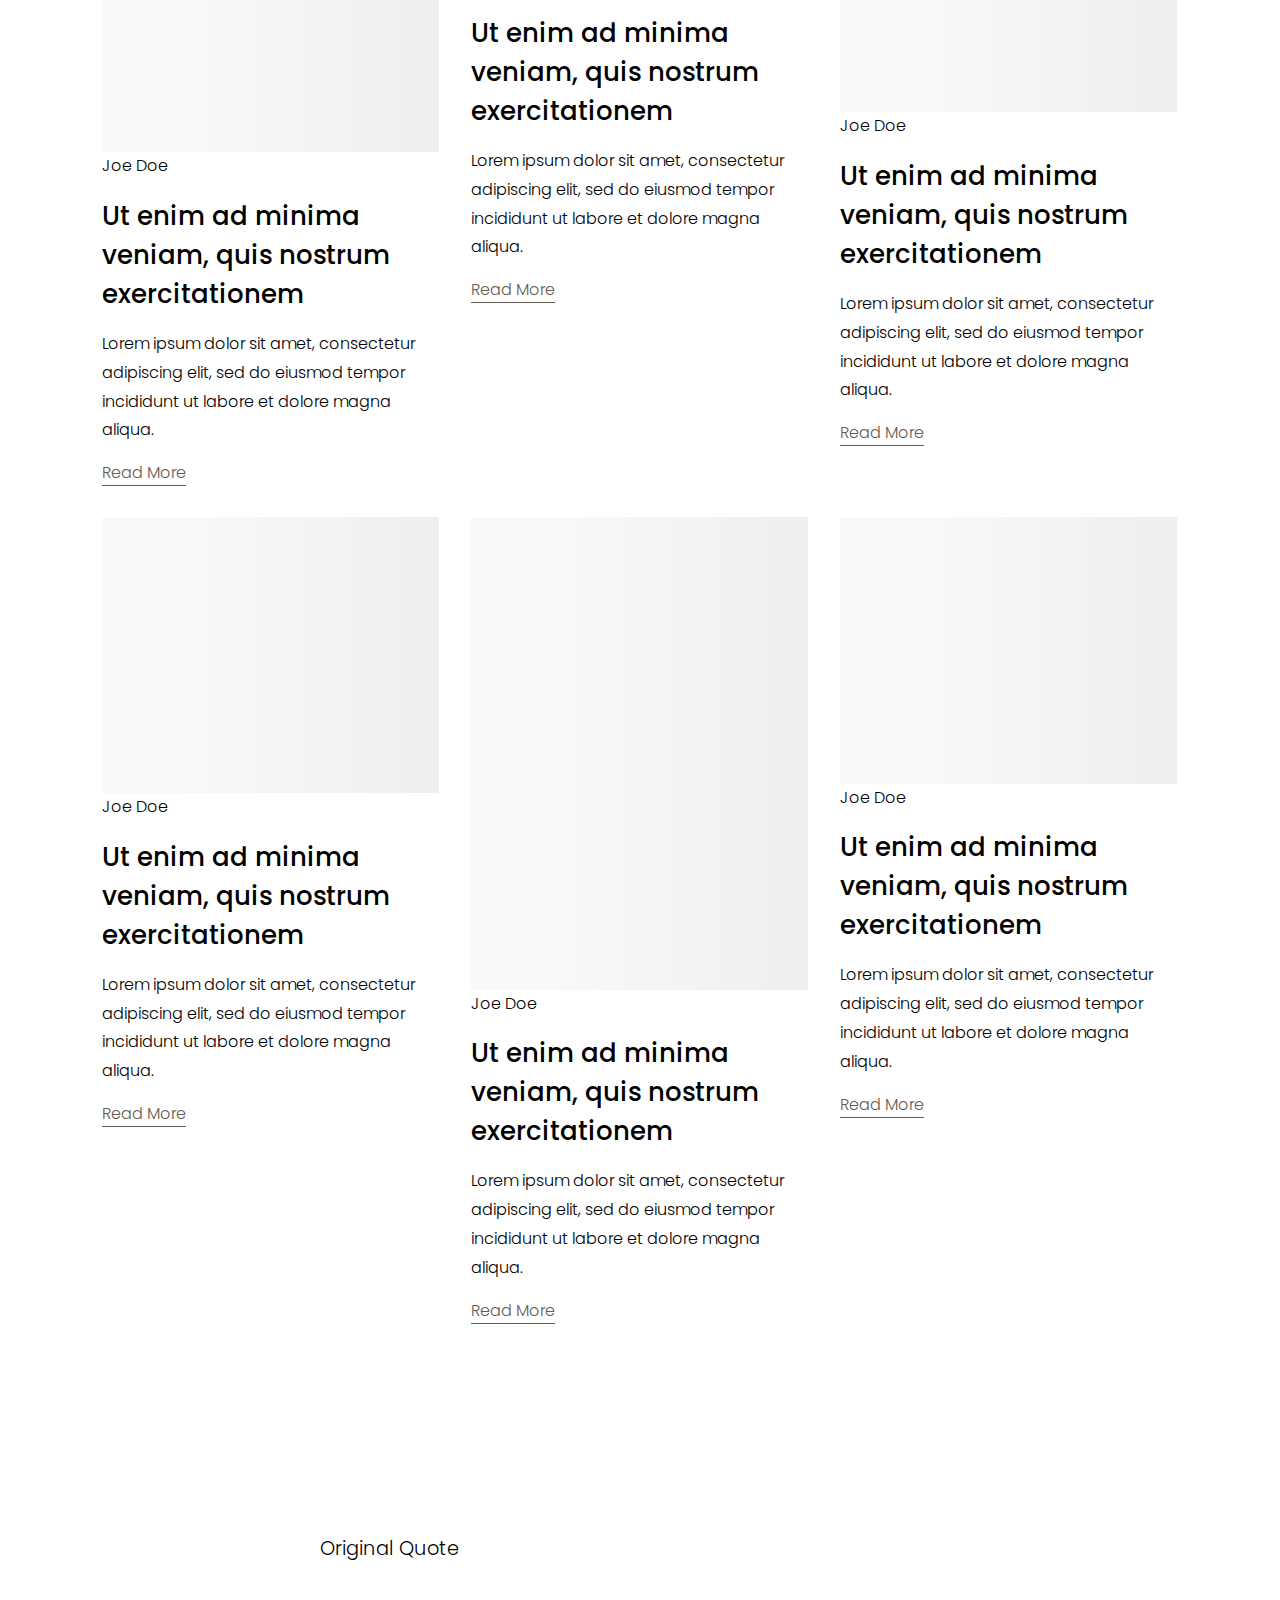
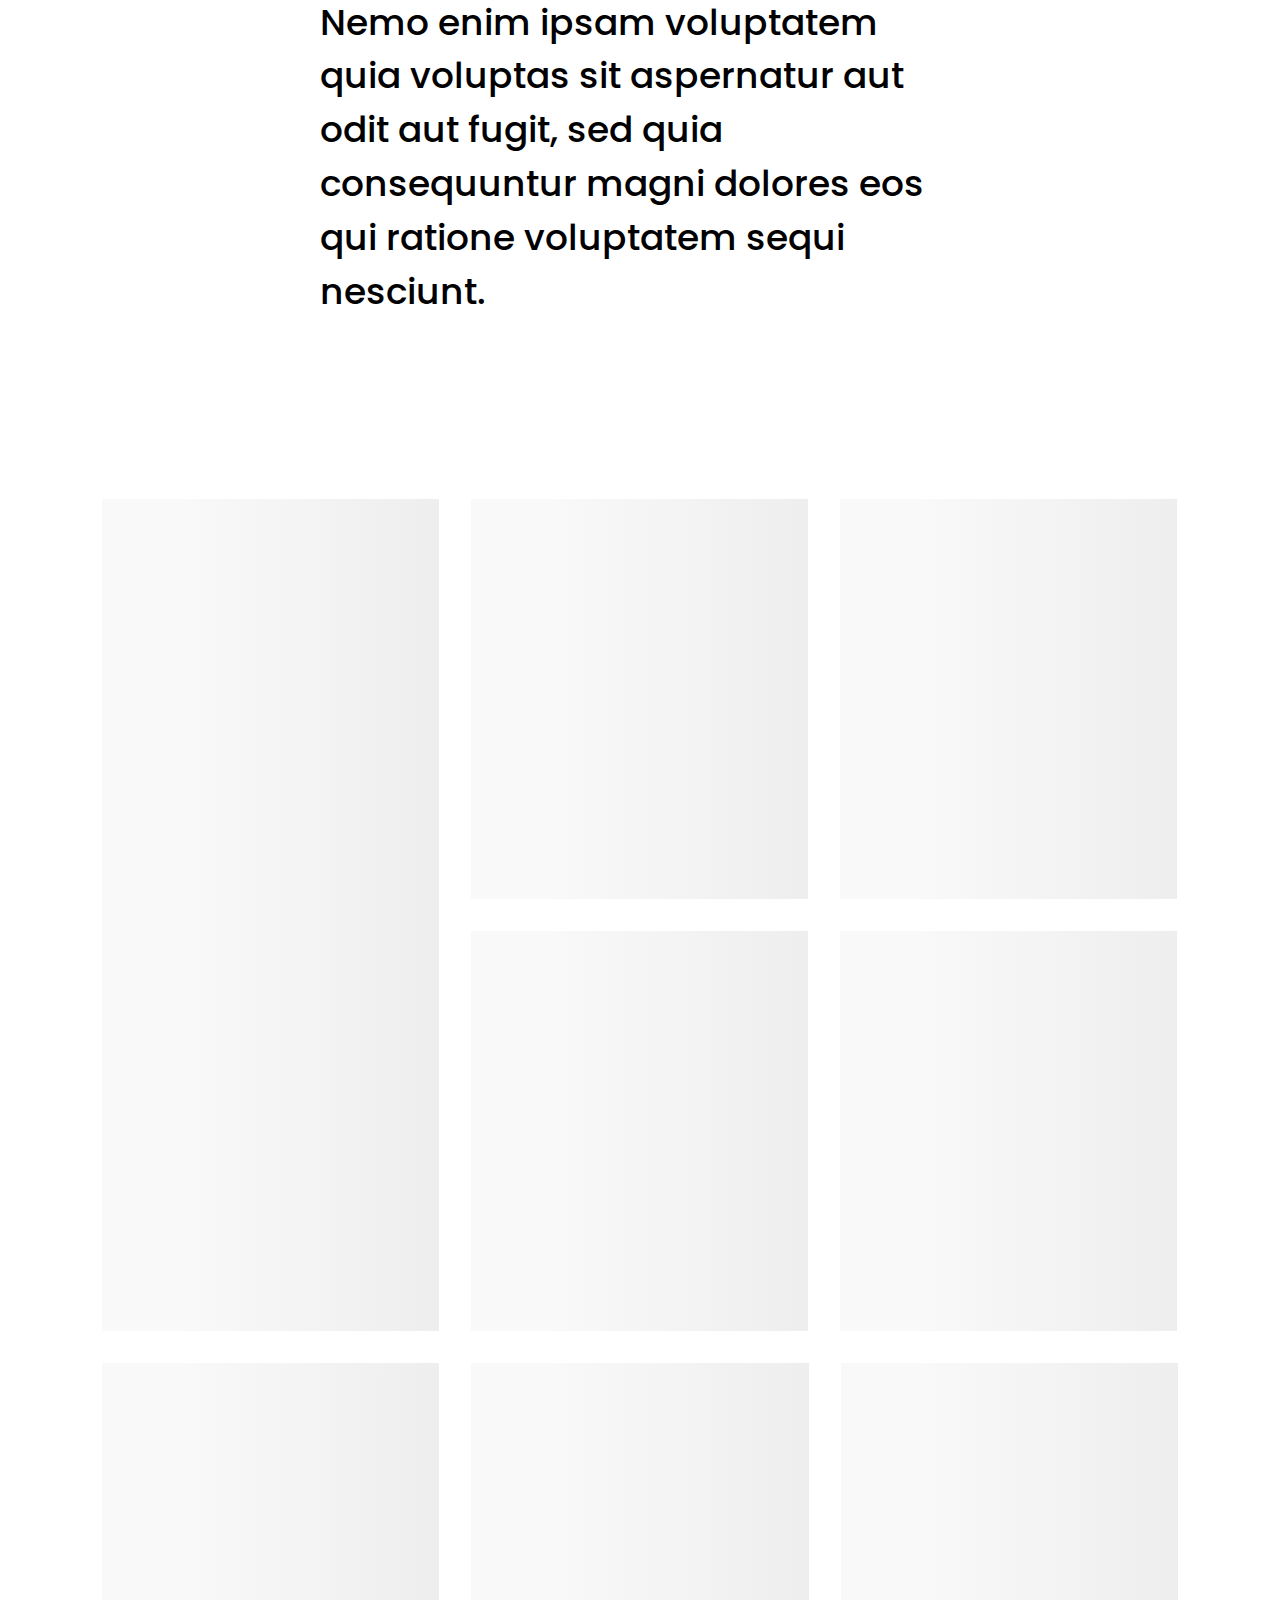
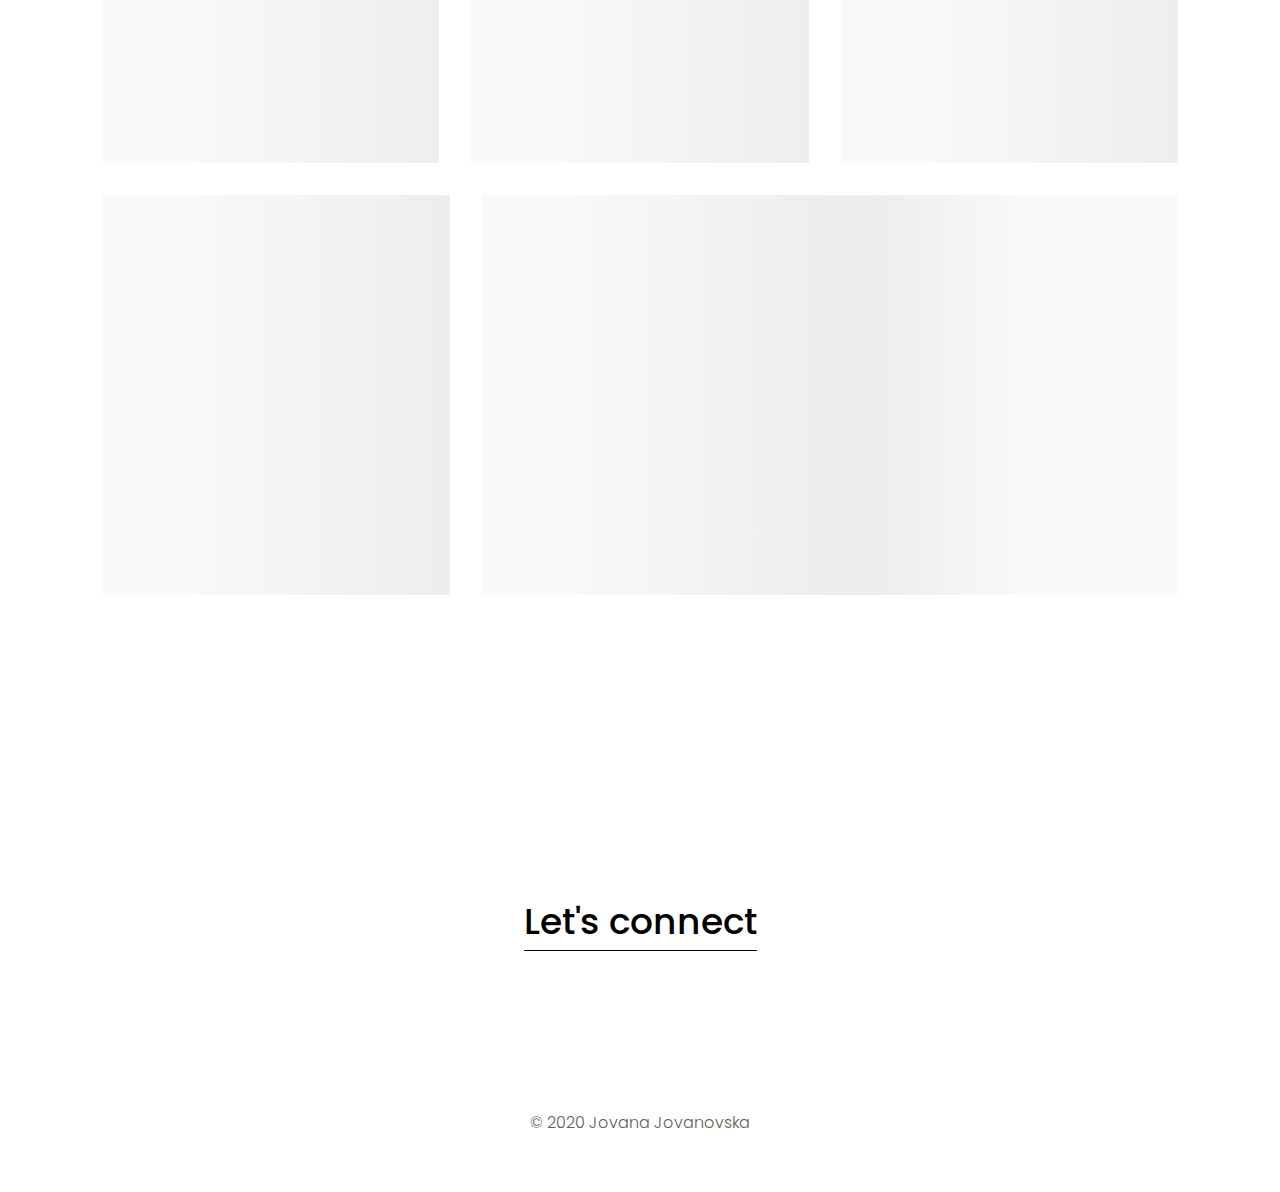
==== commit 207fe8a4: "Add button hover transition" ====
--- a/flexbox/index.html
+++ b/flexbox/index.html
@@ -70,6 +70,7 @@
         <section class="hero">
           <div class="image">
             <img src="images/img1.jpg" alt="Featured Article" />
+            <div class="placeholder"></div>
           </div>
           <div class="content">
             <h3>Featured Article</h3>
@@ -77,7 +78,9 @@
               Sed ut perspiciatis unde omnis iste natus error sit voluptatem
               accus antium doloremque laudantium.
             </h1>
-            <button>Learn More →</button>
+            <button>
+              <span>Learn More →</span>
+            </button>
           </div>
         </section>
 
@@ -93,57 +96,75 @@
           </div>
           <div class="posts">
             <div class="post">
-              <img src="images/img2.jpg" alt="Post" />
-              <p>Joe Doe</p>
-              <h2>Ut enim ad minima veniam, quis nostrum exercitationem</h2>
-              <p>
-                Lorem ipsum dolor sit amet, consectetur adipiscing elit, sed do
-                eiusmod tempor incididunt ut labore et dolore magna aliqua.
-              </p>
-              <a href="#">Read More</a>
-            </div>
-            <div class="post">
-              <img src="images/img3.jpg" alt="Post" />
-              <p>Joe Doe</p>
-              <h2>Ut enim ad minima veniam, quis nostrum exercitationem</h2>
-              <p>
-                Lorem ipsum dolor sit amet, consectetur adipiscing elit, sed do
-                eiusmod tempor incididunt ut labore et dolore magna aliqua.
-              </p>
-              <a href="#">Read More</a>
-            </div>
-            <div class="post">
-              <img src="images/img4.jpg" alt="Post" />
-              <p>Joe Doe</p>
-              <h2>Ut enim ad minima veniam, quis nostrum exercitationem</h2>
-              <p>
-                Lorem ipsum dolor sit amet, consectetur adipiscing elit, sed do
-                eiusmod tempor incididunt ut labore et dolore magna aliqua.
-              </p>
-              <a href="#">Read More</a>
-            </div>
-            <div class="post">
-              <img src="images/img5.jpg" alt="Post" />
-              <p>Joe Doe</p>
-              <h2>Ut enim ad minima veniam, quis nostrum exercitationem</h2>
-              <p>
-                Lorem ipsum dolor sit amet, consectetur adipiscing elit, sed do
-                eiusmod tempor incididunt ut labore et dolore magna aliqua.
-              </p>
-              <a href="#">Read More</a>
-            </div>
-            <div class="post">
-              <img src="images/img6.jpg" alt="Post" />
-              <p>Joe Doe</p>
-              <h2>Ut enim ad minima veniam, quis nostrum exercitationem</h2>
-              <p>
-                Lorem ipsum dolor sit amet, consectetur adipiscing elit, sed do
-                eiusmod tempor incididunt ut labore et dolore magna aliqua.
-              </p>
-              <a href="#">Read More</a>
-            </div>
-            <div class="post">
-              <img src="images/img7.jpg" alt="Post" />
+              <div class="image">
+                <img src="images/img2.jpg" alt="Post" />
+                <div class="placeholder"></div>
+              </div>
+              <p>Joe Doe</p>
+              <h2>Ut enim ad minima veniam, quis nostrum exercitationem</h2>
+              <p>
+                Lorem ipsum dolor sit amet, consectetur adipiscing elit, sed do
+                eiusmod tempor incididunt ut labore et dolore magna aliqua.
+              </p>
+              <a href="#">Read More</a>
+            </div>
+            <div class="post">
+              <div class="image">
+                <img src="images/img3.jpg" alt="Post" />
+                <div class="placeholder"></div>
+              </div>
+              <p>Joe Doe</p>
+              <h2>Ut enim ad minima veniam, quis nostrum exercitationem</h2>
+              <p>
+                Lorem ipsum dolor sit amet, consectetur adipiscing elit, sed do
+                eiusmod tempor incididunt ut labore et dolore magna aliqua.
+              </p>
+              <a href="#">Read More</a>
+            </div>
+            <div class="post">
+              <div class="image">
+                <img src="images/img4.jpg" alt="Post" />
+                <div class="placeholder"></div>
+              </div>
+              <p>Joe Doe</p>
+              <h2>Ut enim ad minima veniam, quis nostrum exercitationem</h2>
+              <p>
+                Lorem ipsum dolor sit amet, consectetur adipiscing elit, sed do
+                eiusmod tempor incididunt ut labore et dolore magna aliqua.
+              </p>
+              <a href="#">Read More</a>
+            </div>
+            <div class="post">
+              <div class="image">
+                <img src="images/img5.jpg" alt="Post" />
+                <div class="placeholder"></div>
+              </div>
+              <p>Joe Doe</p>
+              <h2>Ut enim ad minima veniam, quis nostrum exercitationem</h2>
+              <p>
+                Lorem ipsum dolor sit amet, consectetur adipiscing elit, sed do
+                eiusmod tempor incididunt ut labore et dolore magna aliqua.
+              </p>
+              <a href="#">Read More</a>
+            </div>
+            <div class="post">
+              <div class="image">
+                <img src="images/img6.jpg" alt="Post" />
+                <div class="placeholder"></div>
+              </div>
+              <p>Joe Doe</p>
+              <h2>Ut enim ad minima veniam, quis nostrum exercitationem</h2>
+              <p>
+                Lorem ipsum dolor sit amet, consectetur adipiscing elit, sed do
+                eiusmod tempor incididunt ut labore et dolore magna aliqua.
+              </p>
+              <a href="#">Read More</a>
+            </div>
+            <div class="post">
+              <div class="image">
+                <img src="images/img7.jpg" alt="Post" />
+                <div class="placeholder"></div>
+              </div>
               <p>Joe Doe</p>
               <h2>Ut enim ad minima veniam, quis nostrum exercitationem</h2>
               <p>
@@ -168,43 +189,53 @@
           <div class="col col-4">
             <div class="item long">
               <img src="images/img8.jpg" alt="Gallery Item" />
+              <div class="placeholder"></div>
             </div>
           </div>
           <div class="col col-8">
             <div class="row">
               <div class="item col col-6">
                 <img src="images/img9.jpg" alt="Gallery Item" />
+                <div class="placeholder"></div>
               </div>
               <div class="item col col-6">
                 <img src="images/img10.jpg" alt="Gallery Item" />
+                <div class="placeholder"></div>
               </div>
             </div>
             <div class="row">
               <div class="item col col-6">
                 <img src="images/img11.jpg" alt="Gallery Item" />
+                <div class="placeholder"></div>
               </div>
               <div class="item col col-6">
                 <img src="images/img12.jpg" alt="Gallery Item" />
+                <div class="placeholder"></div>
               </div>
             </div>
           </div>
           <div class="row">
             <div class="item col col-4">
               <img src="images/img2.jpg" alt="Gallery Item" />
-            </div>
-            <div class="item col col-4">
-              <img src="images/img3.jpg" alt="Gallery Item" />
+              <div class="placeholder"></div>
+            </div>
+            <div class="item col col-4">
+              <img src="images/img5.jpg" alt="Gallery Item" />
+              <div class="placeholder"></div>
             </div>
             <div class="item col col-4">
               <img src="images/img4.jpg" alt="Gallery Item" />
+              <div class="placeholder"></div>
             </div>
           </div>
           <div class="row">
             <div class="item col col-4">
               <img src="images/img6.jpg" alt="Gallery Item" />
+              <div class="placeholder"></div>
             </div>
             <div class="item col col-8">
               <img src="images/img13.jpg" alt="Gallery Item" />
+              <div class="placeholder"></div>
             </div>
           </div>
         </section>
@@ -217,12 +248,32 @@
     </div>
 
     <script>
+      // Handle mobile view navbar
       const navbar = document.getElementById('navbar');
 
       function toggleMenu() {
         navbar.classList.toggle('open');
-        document.body.classList.add('no-scroll');
+        document.body.classList.toggle('no-scroll');
       }
+
+      // Lazy load images
+      function loadImage() {
+        const placeholders = document.getElementsByClassName('placeholder');
+
+        Array.from(placeholders).forEach((placeholder) => {
+          const position = placeholder.getBoundingClientRect();
+
+          if (
+            (position.top < window.innerHeight && position.bottom >= 0) ||
+            (position.top >= 0 && position.bottom <= window.innerHeight)
+          ) {
+            placeholder.classList.add('fade-out');
+          }
+        });
+      }
+
+      loadImage();
+      window.addEventListener('scroll', loadImage);
     </script>
   </body>
 </html>
--- a/flexbox/style.css
+++ b/flexbox/style.css
@@ -4,8 +4,9 @@
   --bg-primary: #fff;
   --text-primary: #000;
   --text-seconday: #fff;
-  --text-higlight: #a21d5a;
-  --page-padding: 3vw 8vw;
+  --text-higlight: #685b52;
+  --img-placeholder: #f6f7f8;
+  --page-padding: 6vh 8vw;
 }
 
 * {
@@ -59,6 +60,16 @@
   outline: 0 !important;
 }
 
+::-moz-selection {
+  color: #fff;
+  background: #232327;
+}
+
+::selection {
+  color: #fff;
+  background: #232327;
+}
+
 a,
 button {
   transition: all 0.3s;
@@ -71,6 +82,7 @@
 }
 
 button {
+  position: relative;
   font-size: 1rem;
   font-weight: 500;
   line-height: 1.2em;
@@ -82,16 +94,77 @@
   cursor: pointer;
 }
 
+button span {
+  position: relative;
+  z-index: 1;
+}
+
+button:after {
+  position: absolute;
+  content: '';
+  top: 0;
+  left: 0;
+  height: 100%;
+  width: 0;
+  background-color: var(--text-higlight);
+  will-change: width;
+  transition: width 0.6s cubic-bezier(0.08, 0.03, 0.22, 0.87);
+}
+
 button:hover,
 button:focus,
 button:active {
   color: var(--text-seconday);
-  background-color: var(--text-higlight);
   border: 1px solid var(--text-higlight);
+}
+
+button:hover:after,
+button:focus:after,
+button:active:after {
+  width: 100%;
 }
 
 img {
   max-width: 100%;
+  image-rendering: crisp-edges;
+}
+
+.image {
+  position: relative;
+}
+
+.placeholder {
+  position: absolute;
+  top: 0;
+  left: 0;
+  height: 100%;
+  width: 100%;
+  background: var(--img-placeholder);
+  background: linear-gradient(to right, #f9f9f9 8%, #ececec 38%, #f9f9f9 54%);
+  background-size: 1000px 500px;
+  animation: load 1.8s linear infinite forwards;
+}
+
+.placeholder.fade-out {
+  animation: fadeOut 0.4s ease-out 0.4s forwards;
+}
+
+@keyframes load {
+  0% {
+    background-position: -500px 0;
+  }
+  100% {
+    background-position: 500px 0;
+  }
+}
+
+@keyframes fadeOut {
+  0% {
+    opacity: 1;
+  }
+  100% {
+    opacity: 0;
+  }
 }
 
 /* Typography */
@@ -135,8 +208,8 @@
 .sidebar {
   position: absolute;
   left: 0;
-  height: 100%;
-  padding: 10vw 2vw;
+  height: 90%;
+  padding: 14vh 2vw;
   margin-top: 10%;
   z-index: 1;
 }
@@ -180,7 +253,6 @@
 }
 
 .line {
-  display: block;
   width: 28px;
   height: 1px;
   background-color: var(--text-primary);
@@ -281,16 +353,21 @@
   display: flex;
   align-items: center;
   justify-content: center;
-  height: 4rem;
+  height: 3rem;
   width: 3rem;
 }
 
+.social-item svg {
+  width: 18px;
+  height: 18px;
+}
+
 /* Section Hero */
 
 .hero {
   display: flex;
   align-items: center;
-  margin-bottom: 10vw;
+  margin-bottom: 20vh;
 }
 
 @media (max-width: 750px) {
@@ -334,13 +411,13 @@
 .articles {
   display: flex;
   flex-direction: column;
-  margin-bottom: 10vw;
+  margin-bottom: 20vh;
 }
 
 .headline {
   max-width: 50vw;
   text-align: center;
-  margin: 0 auto 6vw;
+  margin: 0 auto 10vh;
 }
 
 @media (max-width: 992px) {
@@ -406,7 +483,7 @@
 
 .quote {
   max-width: 50vw;
-  margin: 0 auto 10vw;
+  margin: 0 auto 20vh;
 }
 
 @media (max-width: 992px) {
@@ -465,6 +542,7 @@
 }
 
 .item {
+  position: relative;
   margin-left: 1rem;
   margin-right: 1rem;
   margin-bottom: 2rem;
@@ -516,3 +594,9 @@
 .footer p {
   color: var(--text-higlight);
 }
+
+@media (max-width: 750px) {
+  .footer p {
+    margin-bottom: 2vh;
+  }
+}
